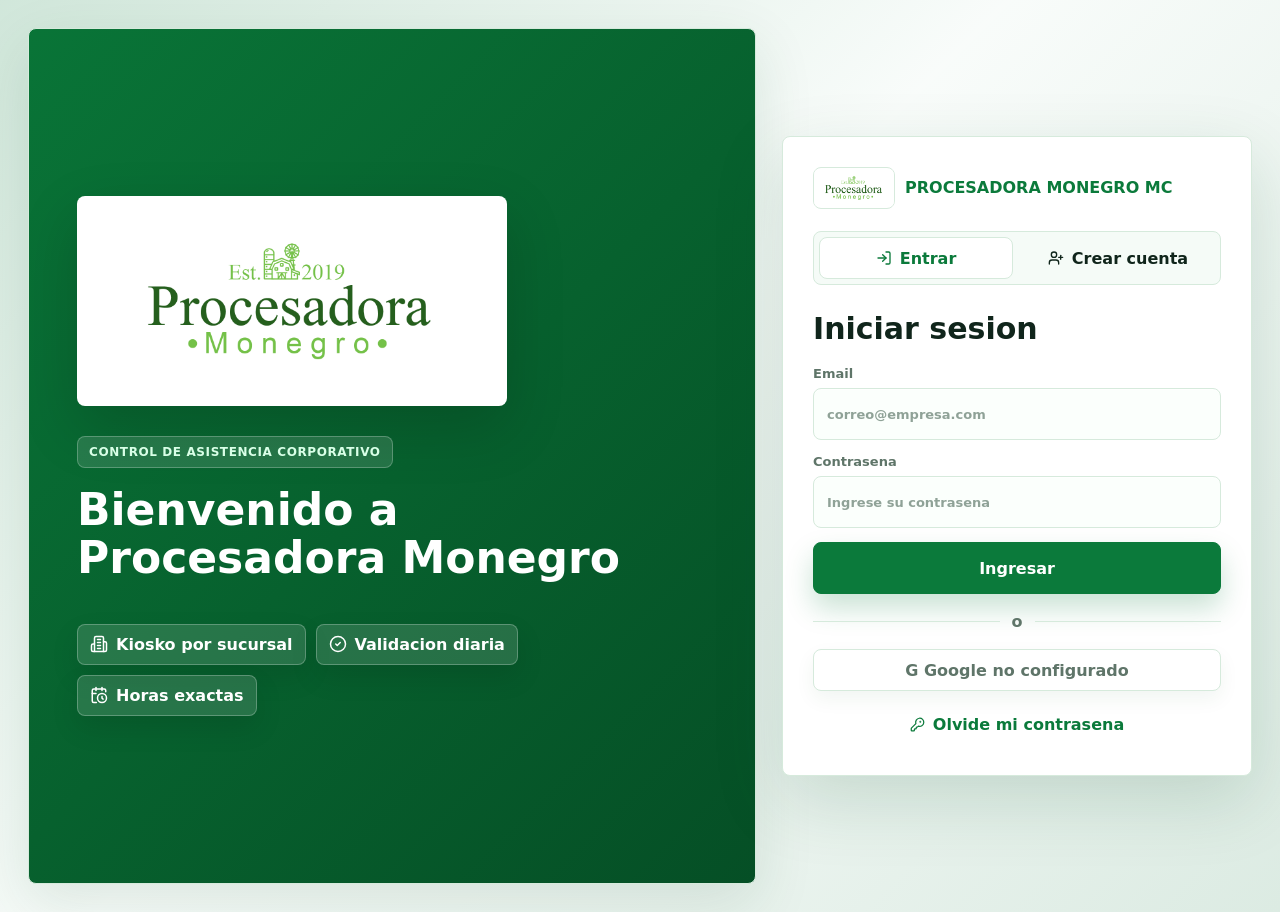
==== index.html @ 9e925500 "Actualizacion" ====
<!doctype html>
<html lang="es">
  <head>
    <meta charset="UTF-8" />
    <meta name="viewport" content="width=device-width, initial-scale=1.0" />
    <title>PROCESADORA MONEGRO MC</title>
    <script type="module" crossorigin src="./assets/index-BCvYK6_S.js"></script>
    <link rel="stylesheet" crossorigin href="./assets/index-Bx-EMCZp.css">
  </head>
  <body>
    <div id="root"></div>
  </body>
</html>
---- assets/index-Bx-EMCZp.css ----
:root{color-scheme:light;--bg: #eef7f2;--panel: #ffffff;--panel-soft: #f5fbf7;--ink: #10251b;--muted: #5f7569;--line: #d6eadc;--green: #0b7a3b;--green-dark: #075e2d;--green-soft: #e7f7ed;--danger: #c2413a;--amber: #b7791f;--shadow: 0 20px 60px rgba(13, 80, 42, .12);font-family:Inter,ui-sans-serif,system-ui,-apple-system,BlinkMacSystemFont,Segoe UI,sans-serif}*{box-sizing:border-box}body{margin:0;background:var(--bg);color:var(--ink)}button,input,select,textarea{font:inherit}button,.button{min-height:42px;border:1px solid var(--line);border-radius:8px;background:var(--panel);color:var(--ink);padding:10px 14px;display:inline-flex;align-items:center;justify-content:center;gap:8px;cursor:pointer;text-decoration:none;font-weight:800}button:hover,.button:hover{border-color:var(--green)}button:disabled{opacity:.58;cursor:not-allowed}.primary{background:var(--green);border-color:var(--green);color:#fff}.primary:hover{background:var(--green-dark)}.danger{background:var(--danger);border-color:var(--danger);color:#fff}.ghost{background:transparent}.big-button{width:100%;min-height:52px;font-size:16px}.public-page{min-height:100vh;display:grid;grid-template-columns:minmax(560px,1fr) minmax(380px,470px);gap:26px;padding:28px;align-items:center;background:linear-gradient(135deg,#0b7a3b21,#ffffff9e 46%,#075e2d14),var(--bg)}.login-hero,.kiosk-shell,.auth-card,.panel,.hero-panel,.metric{background:var(--panel);border:1px solid var(--line);border-radius:8px;box-shadow:var(--shadow)}.login-hero{min-height:calc(100vh - 44px);padding:48px;display:flex;flex-direction:column;justify-content:center;background:linear-gradient(135deg,#097437f5,#054e25fa),#0b7a3b;color:#fff;overflow:hidden}.hero-logo-card{width:min(430px,100%);margin-bottom:30px;padding:16px;border-radius:8px;background:#fff;border:1px solid rgba(255,255,255,.34);box-shadow:0 22px 60px #00000029}.hero-logo{display:block;width:100%;max-height:210px;object-fit:contain}.hero-brand{width:fit-content;display:flex;align-items:center;gap:12px;color:#d9ffe7;font-weight:900;margin-bottom:18px;padding:8px 11px;border:1px solid rgba(255,255,255,.24);border-radius:8px;background:#ffffff1f;font-size:12px;text-transform:uppercase;letter-spacing:.05em}.login-hero h1{max-width:680px;margin:0 0 14px;font-size:44px;line-height:1.08;letter-spacing:0}.login-hero p{max-width:560px;margin:0;color:#eafff0;font-size:17px;line-height:1.5}.auth-highlights{display:flex;flex-wrap:wrap;gap:10px;margin-top:28px}.auth-highlights span{display:inline-flex;align-items:center;gap:8px;background:#ffffff21;border:1px solid rgba(255,255,255,.25);border-radius:8px;padding:10px 12px;font-weight:900;box-shadow:0 12px 28px #0000001a}.kiosk-shell{padding:22px}.kiosk-panel{display:grid;gap:20px}.kiosk-header{display:flex;align-items:flex-start;justify-content:space-between;gap:16px;padding:22px;border-radius:8px;background:linear-gradient(135deg,#0b7a3b,#0e9f4d);color:#fff}.kiosk-header h1{margin:5px 0 8px;font-size:36px;line-height:1.05;letter-spacing:0}.kiosk-header p{color:#e9fff0;margin:0;font-size:16px}.kiosk-header .eyebrow{color:#d9ffe7}.kiosk-badge{display:inline-flex;align-items:center;gap:8px;min-width:118px;justify-content:center;background:#ffffff24;border:1px solid rgba(255,255,255,.24);border-radius:8px;padding:12px;font-weight:900}.kiosk-step h2,.panel h2,.section-title h2{margin:0;font-size:20px;letter-spacing:0}.kiosk-step{display:grid;gap:12px}.branch-grid,.employee-grid{display:grid;grid-template-columns:repeat(auto-fill,minmax(190px,1fr));gap:12px}.branch-card,.employee-card{min-height:96px;align-items:flex-start;flex-direction:column;text-align:left;border:2px solid var(--line);background:#fff}.branch-card strong,.employee-card strong{font-size:17px}.branch-card span,.employee-card span{color:var(--muted);font-size:13px}.branch-card.active,.employee-card.active{border-color:var(--green);background:var(--green-soft);color:var(--green-dark)}.status-pill{width:fit-content;margin-top:6px;border-radius:999px;padding:5px 9px;font-size:12px;font-weight:900}.status-pill.pendiente{background:#f1f5f2;color:#5f7569}.status-pill.trabajando{background:#e4f7eb;color:var(--green)}.status-pill.descanso{background:#fff6dc;color:var(--amber)}.status-pill.cerrado{background:#edf4ff;color:#2563eb}.status-pill.danger{background:#fff0ed;color:#c23b32}.status-pill.attendance-status{margin-top:0;white-space:nowrap}.attendance-photo-link{display:inline-flex;align-items:center;gap:7px;padding:4px 8px 4px 4px;border:1px solid var(--line);border-radius:10px;background:#f7fcf9;color:var(--green-dark);font-size:12px;font-weight:900;text-decoration:none}.attendance-photo-link img{width:42px;height:34px;border-radius:7px;object-fit:cover;display:block}.permission-evidence-thumb{display:inline-grid;gap:6px;width:92px;color:var(--green-dark);font-size:11px;font-weight:900;text-align:center;text-decoration:none}.permission-evidence-thumb img{width:92px;height:64px;border:1px solid var(--line);border-radius:8px;object-fit:cover;background:#f7fcf9;display:block}.permission-evidence-thumb:hover img,.evidence-file-link:hover{border-color:var(--green);box-shadow:0 8px 18px #0f753a1f}.evidence-file-link{display:inline-flex;align-items:center;gap:7px;max-width:220px;padding:8px 10px;border:1px solid var(--line);border-radius:8px;color:var(--green-dark);font-size:12px;font-weight:900;text-decoration:none}.evidence-file-link span{overflow:hidden;text-overflow:ellipsis;white-space:nowrap}.success-empty{border-color:#bfe8cd;background:#f2fbf5;color:var(--green-dark)}.missing-branches-table td{white-space:normal;vertical-align:top}.missing-branches-table td:last-child{min-width:260px}.missing-date-list{display:flex;flex-wrap:wrap;gap:6px;max-height:120px;overflow-y:auto}.missing-date-list span{display:inline-flex;align-items:center;min-height:26px;border:1px solid #f2c6bd;border-radius:999px;padding:3px 8px;background:#fff8f6;color:#a7332c;font-weight:850;font-size:12px}.product-date-list span{border-color:#bfe8cd;background:#f2fbf5;color:var(--green-dark)}.kiosk-actions{display:grid;grid-template-columns:minmax(260px,.9fr) minmax(260px,.8fr);gap:16px}.capture-card{display:grid;gap:12px;padding:16px;background:var(--panel-soft);border:1px solid var(--line);border-radius:8px}.capture-head strong{display:block;font-size:17px}.capture-head span{color:var(--muted);font-size:13px;font-weight:800}.upload-button{min-height:54px;display:flex;align-items:center;justify-content:center;gap:9px;border:2px dashed #b8dfc5;border-radius:8px;background:#fff;color:var(--green-dark);cursor:pointer}.upload-button:hover{border-color:var(--green);background:var(--green-soft)}.upload-button input{display:none}.notes-field textarea{background:#fff;min-height:120px}.photo-preview{width:100%;max-height:210px;object-fit:cover;border-radius:8px;border:1px solid var(--line)}.kiosk-buttons{display:grid;align-content:start;gap:12px}.selected-employee{min-height:54px;display:flex;align-items:center;justify-content:center;background:#fff;border:1px solid var(--line);border-radius:8px;color:var(--muted);font-weight:900}.kiosk-button{min-height:92px;font-size:22px;border-radius:8px}.soft-warning{background:#fff4d6;border-color:#f4d58a;color:#8a5600}.soft-warning:hover{border-color:var(--amber)}.soft-green{background:#e8f7ed;border-color:#a8dfb7;color:var(--green-dark)}.soft-green:hover{border-color:var(--green)}.kiosk-confirm{display:grid;grid-template-columns:auto 1fr auto;align-items:center;gap:14px;padding:16px;border-radius:8px;border:2px solid}.kiosk-confirm.success{color:var(--green-dark);background:#e8f8ee;border-color:#98d9ad}.kiosk-confirm.error-state{color:var(--danger);background:#fff3f1;border-color:#efc4bf;grid-template-columns:1fr}.kiosk-confirm strong{font-size:18px;display:block}.kiosk-confirm p{margin:3px 0 0}.kiosk-confirm img{width:92px;height:70px;object-fit:cover;border-radius:8px;border:1px solid #98d9ad}.auth-card{align-self:center;padding:30px;box-shadow:0 24px 70px #0d502a29}.kiosk-app{min-height:100vh;background:var(--bg)}.kiosk-app-header{position:sticky;top:0;z-index:5;display:grid;grid-template-columns:1fr auto auto;gap:18px;align-items:center;padding:14px 22px;background:#fff;border-bottom:1px solid var(--line)}.kiosk-app-header .brand-row{margin:0}.kiosk-app-header strong{display:block;font-size:18px;color:var(--ink);text-align:right}.kiosk-app-header span{color:var(--muted);font-size:12px;font-weight:900}.kiosk-mobile-menu{display:none}.kiosk-menu-button{min-width:44px;min-height:44px;padding:8px;color:var(--green-dark);background:#fff;border-color:var(--line);box-shadow:0 10px 24px #0d502a14}.kiosk-session-menu{position:absolute;top:calc(100% + 8px);left:0;z-index:90;min-width:190px;padding:8px;border:1px solid var(--line);border-radius:12px;background:#fff;box-shadow:0 18px 42px #0d502a2e}.kiosk-session-menu button{width:100%;justify-content:flex-start;color:var(--green-dark);background:var(--panel-soft)}.kiosk-only{padding:22px;max-width:1280px;margin:0 auto}.kiosk-only .kiosk-panel{background:#fff;border:1px solid var(--line);border-radius:8px;box-shadow:var(--shadow);padding:22px}.brand-row{display:flex;align-items:center;gap:10px;font-weight:900;color:var(--green);margin-bottom:18px;line-height:1.15}.brand-row span{overflow-wrap:anywhere}.brand-row img{width:82px;height:42px;object-fit:contain;border-radius:8px;background:#fff;border:1px solid var(--line)}.auth-card .brand-row{margin-bottom:22px}.auth-tabs{display:grid;grid-template-columns:1fr 1fr;gap:8px;background:var(--panel-soft);border:1px solid var(--line);border-radius:8px;padding:5px;margin-bottom:26px}.auth-tabs.single{grid-template-columns:1fr}.auth-tabs button{border-color:transparent;background:transparent}.auth-tabs .active{background:#fff;border-color:var(--line);color:var(--green)}.auth-card h2{margin:0 0 8px;font-size:30px;letter-spacing:0}.auth-card p,.topbar p,.report-head p,.hero-panel p{color:var(--muted);margin:0;line-height:1.5}.form-stack{display:grid;gap:14px;margin-top:20px}label{display:grid;gap:7px;color:var(--muted);font-size:13px;font-weight:900}.field-help{color:var(--muted);font-size:12px;font-weight:700}input,select,textarea{width:100%;min-height:46px;border:1px solid var(--line);border-radius:8px;padding:11px 13px;background:#fbfffc;color:var(--ink)}.auth-card input{min-height:52px;font-weight:750;box-shadow:inset 0 1px #ffffffbf}input::placeholder,textarea::placeholder{color:#8fa297}input:focus,select:focus,textarea:focus{outline:3px solid rgba(11,122,59,.14);border-color:var(--green)}textarea{min-height:92px;resize:vertical}.error,.notice{border-radius:8px;padding:11px 12px;font-size:13px;line-height:1.45;overflow-wrap:anywhere}.error{background:#fff2f0;color:var(--danger);border:1px solid #efc4bf}.notice{background:#e8f7ed;color:var(--green-dark);border:1px solid #b9e5c7;margin-bottom:16px}.divider-text{display:flex;align-items:center;gap:12px;margin:18px 0;color:var(--muted);font-weight:900}.divider-text:before,.divider-text:after{content:"";height:1px;background:var(--line);flex:1}.google-box{min-height:44px;display:flex;justify-content:center}.google-disabled{width:100%;color:var(--muted);background:#fff;box-shadow:0 8px 20px #0d502a0f}.link-button{width:100%;margin-top:12px;border-color:transparent;color:var(--green);background:transparent}.big-button.primary{box-shadow:0 14px 28px #0b7a3b38}.big-button.primary:hover{box-shadow:0 18px 34px #075e2d40}.app{min-height:100vh;display:grid;grid-template-columns:270px minmax(0,1fr)}.sidebar{position:sticky;top:0;height:100vh;background:#083b20;color:#fff;padding:22px;display:flex;flex-direction:column}.sidebar .brand-row{color:#fff;margin-bottom:20px}.sidebar .brand-row img{border-color:#ffffff38}.user-card{background:#ffffff1a;border:1px solid rgba(255,255,255,.16);border-radius:8px;padding:14px;margin-bottom:18px}.user-card strong{display:block;font-size:15px}.user-card span{color:#bde8c9;font-size:12px;font-weight:900}.sidebar nav{display:grid;gap:6px;flex:1;min-height:0;overflow-y:visible;overflow-x:hidden;align-content:start;padding-right:0}.sidebar nav button,.logout{color:#e8fff0;border-color:transparent;justify-content:flex-start;background:transparent;min-height:46px;padding:10px 14px;font-size:16px;font-weight:950;line-height:1.15}.sidebar nav button:hover,.sidebar nav .active{background:#ffffff24;color:#fff}.logout{margin-top:14px;flex-shrink:0}.grouped-nav{gap:7px}.nav-group{display:grid;gap:5px}.nav-group-toggle{width:100%;min-height:46px;color:#e8fff0;border-color:transparent;justify-content:flex-start;background:transparent;font-size:16px;font-weight:950;text-transform:none;letter-spacing:0;padding:10px 14px}.nav-group-toggle b{display:none}.nav-group-items{display:grid;gap:5px;padding-left:10px;border-left:1px solid rgba(255,255,255,.13);margin-left:10px}.sidebar nav button.nested{min-height:36px;padding:7px 10px;color:#dff9e8;background:#ffffff0a;font-size:15px;font-weight:900}.sidebar nav button.nested.active{background:#ffffff24;box-shadow:inset 3px 0 #a8efbd}.content{padding:28px;max-width:none;width:100%;min-width:0}.topbar{display:flex;align-items:flex-start;justify-content:space-between;gap:16px;margin-bottom:20px}.topbar h1{margin:4px 0;font-size:30px;letter-spacing:0}.top-actions{display:flex;gap:10px;align-items:center}.top-actions select{min-width:220px}.searchable-filter{min-width:340px}.searchable-filter input{min-height:42px;background:#fff}.eyebrow{color:var(--green);font-size:12px;font-weight:900;text-transform:uppercase;letter-spacing:.06em}.dashboard-grid{display:grid;grid-template-columns:1.4fr repeat(3,minmax(155px,.55fr));gap:16px}.hero-panel{padding:24px;background:#fff}.hero-panel h2{margin:8px 0;font-size:28px;letter-spacing:0}.metric{padding:18px;display:grid;align-content:center}.metric span{color:var(--muted);font-size:12px;font-weight:900;text-transform:uppercase;letter-spacing:.05em}.metric strong{margin-top:6px;font-size:28px}.wide{grid-column:1 / -1}.stack{display:grid;gap:18px}.panel{padding:18px;min-width:0}.section-title{display:flex;align-items:center;justify-content:space-between;gap:12px;margin-bottom:16px}.section-title span{color:var(--muted);font-size:12px;font-weight:900}.section-actions{display:flex;align-items:center;justify-content:flex-end;gap:10px;flex-wrap:wrap}.button-row{display:flex;gap:10px;flex-wrap:wrap}.export-button{min-height:34px;padding:7px 11px;border-radius:8px;font-size:12px;box-shadow:none}.export-button:disabled{opacity:.55;cursor:not-allowed}.import-panel{background:linear-gradient(135deg,#08843e14,#ffffffeb),#fff}.import-form{display:grid;grid-template-columns:minmax(260px,1fr) auto;gap:12px;align-items:center}.file-drop{min-height:54px;display:flex;align-items:center;gap:12px;padding:14px 16px;border:1px dashed #9ad4ae;border-radius:9px;background:#f8fffa;color:var(--green-dark);font-weight:900;cursor:pointer}.file-drop input{display:none}.import-result{margin-top:14px;padding:14px;border:1px solid var(--line);border-radius:9px;background:#fbfefc}.import-result-grid{margin-top:10px;display:grid;grid-template-columns:repeat(auto-fit,minmax(140px,1fr));gap:10px}.import-result-grid>div{padding:12px;border:1px solid var(--line);border-radius:8px;background:#fff}.import-result-grid span,.import-result-grid small{display:block;color:var(--muted);font-weight:850}.import-result-grid strong{display:block;margin:4px 0;font-size:24px}.inline-form{display:grid;grid-template-columns:repeat(4,minmax(150px,1fr));gap:10px;margin-bottom:16px}.inline-form.user-form{grid-template-columns:repeat(auto-fit,minmax(155px,1fr))}.role-permissions-box{grid-column:1 / -1;display:grid;grid-template-columns:minmax(180px,.35fr) 1fr;gap:14px;padding:14px;border:1px solid var(--line);border-radius:9px;background:#f8fffa}.role-permissions-box strong,.role-permissions-box span{display:block}.role-permissions-box span{margin-top:4px;color:var(--muted);font-size:12px;font-weight:850}.permission-grid{display:grid;grid-template-columns:repeat(auto-fit,minmax(155px,1fr));gap:8px}.permission-grid label{min-height:38px;display:flex;align-items:center;gap:8px;padding:9px 10px;border:1px solid var(--line);border-radius:8px;background:#fff;font-weight:900}.permission-grid label.checked{border-color:#0b8a43;background:#e8f8ee;color:#006b32}.inline-form.branch-form{grid-template-columns:repeat(6,minmax(130px,1fr))}.inline-form.attendance-edit-form{grid-template-columns:repeat(7,minmax(130px,1fr));padding:14px;border:1px solid var(--line);border-radius:8px;background:var(--panel-soft)}.table-wrap{overflow-x:auto;border:1px solid var(--line);border-radius:8px}table{width:100%;border-collapse:collapse;font-size:13px}th,td{text-align:left;padding:11px 12px;border-bottom:1px solid var(--line);white-space:nowrap}th{background:var(--panel-soft);color:var(--muted);font-size:12px;font-weight:900}tr:last-child td{border-bottom:0}.empty{color:var(--muted);padding:20px;border:1px dashed var(--line);border-radius:8px}.row-actions{display:flex;gap:6px}.row-actions button{min-height:34px;padding:6px 9px}.table-action{min-height:32px;padding:6px 12px;border-radius:7px;font-size:12px;box-shadow:none}.branch-summary-table tr.selected-row td{background:#e8f7ed;color:var(--green-dark);font-weight:850}.branch-summary-table tbody tr:hover td{background:#f2fbf5}.branch-summary-panel,.production-detail-panel{width:100%}.production-detail-panel{scroll-margin-top:88px}.product-summary-block{display:grid;gap:14px;margin-bottom:20px}.product-summary-title{margin-bottom:0}.product-summary-title h3,.daily-report-title h3{margin:0;font-size:20px}.product-summary-title p,.daily-report-title p{margin:4px 0 0;color:var(--muted);font-weight:800}.product-summary-layout{display:grid;grid-template-columns:minmax(420px,1fr) minmax(360px,.82fr);gap:16px;align-items:start}.product-summary-table table{min-width:720px}.product-summary-table th:nth-child(1),.product-summary-table td:nth-child(1){min-width:310px;white-space:normal;overflow-wrap:anywhere}.product-summary-table th:nth-child(2),.product-summary-table td:nth-child(2),.product-summary-table th:nth-child(3),.product-summary-table td:nth-child(3){width:120px;text-align:right}.product-summary-table th:nth-child(4),.product-summary-table td:nth-child(4){width:120px;text-align:center}.product-summary-table tr.selected-row td{background:#e8f7ed;color:var(--green-dark);font-weight:850}.product-breakdown-card{display:grid;gap:12px;padding:14px;border:1px solid var(--line);border-radius:8px;background:linear-gradient(180deg,#0b7a3b0f,#fff0 180px),#fff}.product-breakdown-head{display:flex;justify-content:space-between;gap:12px;align-items:flex-start}.product-breakdown-head h3{margin:3px 0 0;font-size:18px;line-height:1.2;overflow-wrap:anywhere}.product-breakdown-head strong{color:var(--green);font-size:20px;white-space:nowrap}.product-breakdown-meta{display:flex;gap:8px;flex-wrap:wrap}.product-breakdown-meta span{padding:6px 10px;border:1px solid var(--line);border-radius:999px;background:var(--panel-soft);color:var(--muted);font-size:12px;font-weight:900}.product-breakdown-table table{min-width:520px}.product-breakdown-table .quantity-col{width:105px;text-align:right;font-weight:850}.product-breakdown-table .photo-col{width:70px;text-align:center}.product-breakdown-table td{white-space:normal;vertical-align:top}.daily-report-title{margin:4px 0 12px}.production-detail-panel .production-report-list{max-height:760px;overflow-y:auto;padding-right:6px}.danger-mini{color:#fff;background:var(--danger);border-color:var(--danger)}.employees-panel{width:100%}.employees-panel .section-title{align-items:flex-start}.table-scroll-shell{display:grid;gap:6px}.table-scroll-floating{position:fixed;bottom:12px;z-index:50;height:18px;padding:4px 0;overflow-x:auto;overflow-y:hidden;border-radius:999px;background:linear-gradient(180deg,#f6fcf8f5,#eaf7eff5);border:1px solid rgba(166,207,184,.8);box-shadow:0 10px 24px #0d502a29}.table-scroll-spacer{height:1px}.table-scroll-floating::-webkit-scrollbar,.table-scroll-main::-webkit-scrollbar{height:8px}.table-scroll-floating::-webkit-scrollbar-track,.table-scroll-main::-webkit-scrollbar-track{background:#e9f5ee;border-radius:999px}.table-scroll-floating::-webkit-scrollbar-thumb,.table-scroll-main::-webkit-scrollbar-thumb{background:#a7cdb8;border-radius:999px}.employees-table .table-scroll-main{scrollbar-width:none}.employees-table .table-scroll-main::-webkit-scrollbar{height:0;width:0}.protected-pill{display:inline-flex;align-items:center;min-height:30px;padding:5px 10px;border-radius:999px;background:#eef7f2;border:1px solid var(--line);color:var(--muted);font-weight:900}.employees-table table{min-width:1520px}.employee-view-actions .ghost{min-height:34px;padding:7px 12px;font-size:12px;box-shadow:none}.employee-view-actions .ghost.active{background:var(--green);border-color:var(--green);color:#fff}.empty-cell{padding:22px;color:var(--muted);font-weight:800;text-align:center}.employees-table th,.employees-table td{white-space:normal;vertical-align:top}.employees-table th:nth-child(1),.employees-table td:nth-child(1){min-width:230px}.employees-table th:nth-child(8),.employees-table td:nth-child(8){min-width:170px}.employees-table th:nth-child(9),.employees-table td:nth-child(9){min-width:250px;overflow-wrap:anywhere}.employees-table th:nth-child(10),.employees-table td:nth-child(10){min-width:260px;overflow-wrap:anywhere}.report-head{display:flex;align-items:flex-start;justify-content:space-between;gap:12px;margin-bottom:16px}.report-head h2{margin:0 0 4px}.kpis{display:grid;grid-template-columns:repeat(3,minmax(120px,1fr));gap:12px;margin-bottom:16px}.kpis div{background:var(--panel-soft);border:1px solid var(--line);border-radius:8px;padding:12px}.kpis span{display:block;color:var(--muted);font-size:12px;font-weight:900}.kpis strong{display:block;margin-top:4px;font-size:22px}.kpis small{display:block;margin-top:6px;color:var(--muted);font-weight:900}.production-page .report-head{align-items:flex-start}.production-filters{display:grid;grid-template-columns:repeat(4,minmax(150px,1fr));gap:10px;min-width:min(940px,100%);align-items:start}.production-filters input,.production-filters select{min-height:42px;padding:9px 12px}.production-filters .searchable-filter{min-width:0}.production-filters .searchable-filter input{width:100%;min-height:42px}.product-branch-panel .table-wrap table{min-width:760px}.products-page{max-width:1320px}.products-hero-panel{background:linear-gradient(135deg,#0b7a3b14,#fff0 55%),#fff}.compact-panel-head{justify-content:flex-end;margin-bottom:8px}.product-count-pill{display:inline-flex;align-items:center;gap:8px;min-height:40px;padding:8px 13px;border:1px solid var(--line);border-radius:999px;background:#f2fbf5;color:var(--green-dark);font-weight:900}.product-add-form{display:grid;grid-template-columns:minmax(260px,1fr) 220px;gap:12px;align-items:end;margin-top:16px}.product-add-form label{margin:0}.product-add-form button{min-height:48px}.product-search-input{width:min(360px,100%);min-height:44px}.product-card-grid{display:grid;grid-template-columns:repeat(auto-fill,minmax(280px,1fr));gap:12px}.product-card{display:flex;justify-content:space-between;gap:12px;align-items:flex-start;padding:14px;border:1px solid var(--line);border-radius:8px;background:var(--panel-soft)}.product-card span{display:block;margin-bottom:4px;color:var(--muted);font-size:12px;font-weight:900}.product-card strong{display:block;color:var(--ink);line-height:1.25;overflow-wrap:anywhere}.product-card button{min-height:34px;padding:7px 10px;font-size:12px;white-space:nowrap}.attendance-control-filters{grid-template-columns:repeat(3,minmax(150px,1fr))}.date-only-filters{grid-template-columns:repeat(2,minmax(150px,1fr))}.ops-filters{grid-template-columns:repeat(4,minmax(150px,1fr))}.selected-filter{min-height:46px;display:flex;align-items:center;border:1px solid var(--line);border-radius:8px;background:#fbfffc;color:var(--green-dark);padding:10px 12px;font-weight:900}.inner-panel{box-shadow:none;background:#fff}.compact-notice{margin:-4px 0 12px;padding:9px 11px}.production-kpis{grid-template-columns:repeat(4,minmax(170px,1fr))}.production-kpis div{min-height:96px;background:linear-gradient(180deg,#fff,#f4fbf7);box-shadow:0 12px 34px #0d502a14}.production-kpis strong{font-size:21px;line-height:1.1;overflow-wrap:anywhere}.production-grid{grid-template-columns:repeat(2,minmax(280px,1fr))}.chart-panel{min-height:360px}.bar-list{display:grid;gap:12px}.bar-row{display:grid;grid-template-columns:minmax(150px,1.4fr) minmax(120px,2fr) 86px;align-items:center;gap:10px;font-size:12px;font-weight:850}.bar-row span{color:var(--ink);overflow:hidden;text-overflow:ellipsis;white-space:nowrap}.bar-row div{height:13px;border-radius:999px;background:#e5f4eb;overflow:hidden}.bar-row i{display:block;height:100%;border-radius:999px;background:linear-gradient(90deg,var(--green),#42b96d)}.bar-row strong{text-align:right}.line-trend{width:100%;min-height:280px;border-radius:8px;background:linear-gradient(to right,rgba(11,122,59,.08) 1px,transparent 1px),linear-gradient(to bottom,rgba(11,122,59,.08) 1px,transparent 1px),#fbfffc;background-size:12.5% 25%;border:1px solid var(--line)}.chart-legend{display:flex;gap:14px;flex-wrap:wrap;color:var(--muted);font-size:12px;font-weight:900;margin-bottom:10px}.chart-legend span{display:inline-flex;align-items:center;gap:6px}.chart-legend i{width:18px;height:5px;border-radius:999px;display:inline-block}.legend-produced{background:var(--green)}.legend-sold{background:#2563eb}.comparison-bars{display:grid;gap:14px}.comparison-row{display:grid;gap:8px;padding:12px;border:1px solid var(--line);border-radius:8px;background:var(--panel-soft)}.comparison-label{display:flex;align-items:flex-start;justify-content:space-between;gap:10px}.comparison-label strong{line-height:1.2;overflow-wrap:anywhere}.comparison-label span{color:var(--muted);font-size:12px;font-weight:900;white-space:nowrap}.comparison-track{display:grid;grid-template-columns:46px 1fr 78px;align-items:center;gap:9px;font-size:12px;font-weight:900}.comparison-track span{color:var(--muted)}.comparison-track div{height:11px;border-radius:999px;overflow:hidden;background:#e5f4eb}.comparison-track i{display:block;height:100%;border-radius:999px}.produced-bar{background:linear-gradient(90deg,var(--green),#42b96d)}.sold-bar{background:linear-gradient(90deg,#2563eb,#60a5fa)}.comparison-track b{text-align:right}.analysis-launch-card{display:flex;align-items:center;justify-content:space-between;gap:18px}.analysis-launch-card h2{margin:4px 0 6px}.analysis-launch-card p{margin:0;color:var(--muted);font-weight:750}.analysis-detail-toolbar{display:grid;grid-template-columns:minmax(260px,430px) auto;align-items:center;gap:12px;margin-bottom:14px}.analysis-detail-toolbar select{min-height:46px}.analysis-detail-toolbar span{color:var(--muted);font-size:13px;font-weight:900}.analysis-pill{display:inline-flex;align-items:center;min-height:28px;border-radius:999px;padding:5px 10px;font-size:12px;font-weight:950}.ok-status{background:var(--green-soft);color:var(--green-dark)}.warning-status{background:#fff6dc;color:var(--amber)}.danger-status{background:#fff0ee;color:var(--danger)}.analysis-timeline{display:grid;gap:14px}.analysis-day{border:1px solid var(--line);border-radius:8px;background:#fff;overflow:hidden}.analysis-day-head{display:flex;align-items:flex-start;justify-content:space-between;gap:12px;padding:14px 16px;background:var(--panel-soft);border-bottom:1px solid var(--line)}.analysis-date{display:block;color:var(--green-dark);font-size:18px;font-weight:950}.analysis-day-head strong{display:block;margin-top:3px;color:var(--muted);font-size:12px}.analysis-day-status{display:flex;flex-wrap:wrap;justify-content:flex-end;gap:8px}.analysis-day-kpis{display:grid;grid-template-columns:repeat(3,minmax(130px,1fr));gap:10px;padding:12px 16px;border-bottom:1px solid var(--line)}.analysis-day-kpis div{border:1px solid var(--line);border-radius:8px;padding:10px 12px;background:#fff}.analysis-day-kpis span{display:block;color:var(--muted);font-size:11px;font-weight:900;text-transform:uppercase}.analysis-day-kpis strong{display:block;margin-top:3px;font-size:18px}.analysis-items{display:grid}.analysis-item{display:grid;grid-template-columns:minmax(180px,1.2fr) minmax(120px,.8fr) repeat(3,minmax(100px,.75fr)) minmax(120px,.8fr);gap:12px;align-items:center;padding:12px 16px;border-bottom:1px solid var(--line)}.analysis-item:last-child{border-bottom:0}.analysis-item-header{min-height:40px;padding-top:9px;padding-bottom:9px;color:var(--muted);background:#fbfefc;font-size:11px;font-weight:950;text-transform:uppercase}.analysis-item-header span:nth-child(n+3),.analysis-item>b{text-align:right}.analysis-item>span:nth-child(2){font-weight:850}.analysis-product{display:grid;gap:4px}.analysis-product strong{line-height:1.25;overflow-wrap:anywhere}.analysis-product small{color:var(--green-dark);font-weight:950}.positive-number{color:var(--green-dark)}.negative-number{color:var(--danger)}.chip-list{display:flex;flex-wrap:wrap;gap:8px}.chip-list span{display:inline-flex;min-height:34px;align-items:center;border:1px solid var(--line);border-radius:999px;background:#fff;color:var(--muted);padding:7px 11px;font-size:12px;font-weight:900}.chip-list .ok-chip{color:var(--green-dark);background:var(--green-soft)}.attendance-signal{display:flex;align-items:center;gap:14px;padding:16px;border:1px solid var(--line);border-radius:8px;background:var(--panel-soft);margin-bottom:16px}.attendance-signal strong{display:block;font-size:18px}.attendance-signal p{margin:4px 0 0;color:var(--muted)}.attendance-launch-panel{display:flex;align-items:center;justify-content:space-between;gap:14px}.attendance-launch-panel h2{margin:4px 0 0;font-size:22px}.punch-status-page{animation:fadeIn .18s ease}.punch-overview-panel .section-title h2,.punch-detail-panel .section-title h2{margin-top:8px}.back-inline{min-height:34px;padding:7px 10px;font-size:12px;box-shadow:none}.soft-notice{background:#fffaf0;border-color:#f1d59a;color:#7a4a0c}.punch-kpis{display:grid;grid-template-columns:repeat(4,minmax(140px,1fr));gap:12px}.punch-kpis div{min-height:96px;border:1px solid var(--line);border-radius:8px;background:var(--panel-soft);padding:16px}.punch-kpis span{display:block;color:var(--muted);font-size:12px;font-weight:950}.punch-kpis strong{display:block;margin-top:8px;font-size:28px}.punch-columns{display:grid;grid-template-columns:repeat(2,minmax(280px,1fr));gap:16px}.punch-column{min-height:360px}.punch-branch-list,.punch-employee-list{display:grid;gap:10px}.punch-branch-card{width:100%;min-height:76px;display:flex;align-items:center;justify-content:space-between;gap:12px;text-align:left;border:1px solid var(--line);border-radius:8px;background:#fff;padding:14px;color:var(--ink)}.punch-branch-card.worked{background:var(--green-soft);border-color:#bfe8cd;color:var(--green-dark)}.punch-branch-card.pending{background:#fff8f6;border-color:#efc4bf}.punch-branch-card strong,.punch-employee-row strong{display:block;line-height:1.18}.punch-branch-card span,.punch-employee-row span,.punch-employee-row small{display:block;margin-top:5px;color:var(--muted);font-size:12px;font-weight:850}.holiday-excused-box{margin-top:16px;border-top:1px solid var(--line);padding-top:14px;display:grid;gap:10px}.holiday-excused-box>strong{color:var(--green-dark)}.punch-detail-grid{display:grid;grid-template-columns:minmax(360px,1.15fr) minmax(300px,.85fr);gap:16px}.punch-detail-card{border:1px solid var(--line);border-radius:8px;background:linear-gradient(180deg,#fff,#f7fcf9);padding:16px}.compact-title h3{margin:0;font-size:18px}.punch-employee-row{display:grid;grid-template-columns:minmax(180px,1fr) minmax(120px,auto) minmax(160px,auto);align-items:center;gap:12px;min-height:72px;border:1px solid var(--line);border-radius:8px;background:#fff;padding:12px}.punch-employee-row.pending{grid-template-columns:minmax(180px,1fr) minmax(160px,auto);background:#fffdfb}.punch-time-stack{text-align:right}.punch-time-stack b{color:var(--green-dark)}.punch-photo-stack{display:flex;gap:7px;justify-content:flex-end;flex-wrap:wrap}.permission-mini{min-width:180px;border:1px solid #d7c6f4;border-radius:8px;background:#f7f2ff;color:#4c2d83;padding:8px 10px}.permission-mini b,.permission-mini small{display:block}.signal-dot{width:22px;height:22px;border-radius:999px;box-shadow:0 0 0 8px #c2413a1f;background:var(--danger)}.signal-dot.verde{box-shadow:0 0 0 8px #0b7a3b1f;background:var(--green)}.absence-board{border:1px solid var(--line);border-radius:8px;background:#fff;padding:16px;margin-bottom:16px}.absence-layout{display:grid;grid-template-columns:minmax(280px,.82fr) minmax(360px,1fr);gap:14px;align-items:start}.absence-list{display:grid;gap:9px;max-height:520px;overflow:auto;padding-right:4px}.absence-row{width:100%;min-height:82px;display:grid;grid-template-columns:1fr auto;align-items:center;gap:12px;text-align:left;background:var(--panel-soft);border-color:var(--line)}.absence-row.active{border-color:var(--green);background:var(--green-soft);box-shadow:inset 4px 0 0 var(--green)}.absence-row strong{display:block;color:var(--ink);line-height:1.2}.absence-row span,.absence-row small{display:block;margin-top:4px;color:var(--muted);font-size:12px;font-weight:850}.absence-count{min-width:44px;min-height:44px;display:inline-flex;align-items:center;justify-content:center;border-radius:8px;font-size:20px;font-weight:950}.danger-count{background:#fff0ee;color:var(--danger)}.ok-count{background:var(--green-soft);color:var(--green-dark)}.absence-detail{min-height:260px;border:1px solid var(--line);border-radius:8px;background:linear-gradient(180deg,#fff,#f7fcf9);padding:18px}.absence-detail-head{display:flex;justify-content:space-between;gap:12px;align-items:flex-start;margin-bottom:16px}.absence-detail-head h3{margin:3px 0;font-size:22px;letter-spacing:0}.absence-detail-head p{margin:0;color:var(--muted);font-weight:850}.absence-detail-head>strong{min-width:fit-content;border-radius:8px;background:#fff0ee;color:var(--danger);border:1px solid #efc4bf;padding:9px 11px}.absence-days{display:flex;flex-wrap:wrap;gap:8px}.absence-days span{display:inline-flex;align-items:center;min-height:34px;border-radius:8px;border:1px solid #efc4bf;background:#fff8f6;color:var(--danger);padding:7px 10px;font-size:12px;font-weight:900}.absence-rest{margin-top:16px;padding-top:14px;border-top:1px solid var(--line)}.absence-rest>strong{display:block;margin-bottom:8px;color:var(--muted);font-size:12px;font-weight:950}.status-text-success{color:var(--green);font-weight:950}.absence-days.rest-days span{border-color:#bfe8cd;background:#f1fbf5;color:var(--green-dark)}.absence-days.holiday-days span{border-color:#bfe8cd;background:#e8f8ed;color:var(--green-dark)}.absence-days.permission-days span{border-color:#d7c6f4;background:#f7f2ff;color:#4c2d83}.exceptions-grid{grid-template-columns:repeat(2,minmax(280px,1fr))}.exception-form{display:grid;gap:12px}.exception-form textarea{min-height:86px;resize:vertical}.exception-form select[multiple]{min-height:190px;padding:10px}.exception-form small{color:var(--muted);font-weight:800}.holiday-workday-card{display:grid;gap:12px;border:1px solid var(--line);border-radius:8px;background:linear-gradient(180deg,#fff,#f4fbf6);padding:14px}.holiday-workday-head{display:flex;justify-content:space-between;gap:12px}.holiday-workday-head strong{display:block;color:var(--green-dark);font-size:13px;font-weight:950;text-transform:uppercase}.holiday-workday-head span{display:block;margin-top:3px;color:var(--muted);font-weight:850}.holiday-branch-list{display:grid;gap:10px;max-height:300px;overflow:auto;padding-right:4px}.holiday-branch-card{border:1px solid var(--line);border-radius:8px;background:#fff;padding:12px}.holiday-branch-title{display:flex;justify-content:space-between;gap:10px;align-items:flex-start}.holiday-branch-title strong{color:var(--ink);line-height:1.2}.holiday-branch-title span{min-width:fit-content;color:var(--green-dark);font-size:12px;font-weight:950}.holiday-employee-list{display:flex;flex-wrap:wrap;gap:7px;margin-top:10px}.holiday-employee-list span{border:1px solid #cbe9d3;border-radius:999px;background:var(--green-soft);color:var(--green-dark);padding:6px 9px;font-size:12px;font-weight:850}.compact-empty{padding:12px}.muted-text{color:var(--muted);font-weight:800}.holiday-registered-branches{display:grid;gap:6px;min-width:240px}.holiday-registered-branches span{display:block;border:1px solid var(--line);border-radius:8px;background:#fff;padding:7px 9px;color:var(--ink);font-size:12px;font-weight:850;line-height:1.2}.detail-action{min-height:36px;padding:7px 12px}.holiday-detail-panel{margin-top:16px;border:1px solid var(--line);border-radius:8px;background:#fbfefc;padding:14px}.holiday-detail-panel h3{margin:0;font-size:20px}.holiday-detail-panel p{margin:3px 0 0;color:var(--muted);font-weight:850}.holiday-detail-actions{display:inline-flex;align-items:center;justify-content:flex-end;gap:10px}.holiday-export-button{min-height:34px;padding:6px 10px;border-color:#b9e0c7;color:var(--green-dark);background:#fff;font-size:12px;box-shadow:none}.holiday-export-button:hover{background:var(--green-soft)}.holiday-detail-list{display:grid;gap:12px;max-height:460px;overflow:auto;padding-right:4px}.holiday-employee-table{display:grid;margin-top:10px;border:1px solid var(--line);border-radius:8px;overflow:hidden}.holiday-employee-table .holiday-employee-row{display:grid;grid-template-columns:minmax(190px,1fr) minmax(150px,auto) minmax(82px,auto);gap:12px;align-items:center;padding:9px 10px;border-bottom:1px solid var(--line);background:#fff}.holiday-employee-table .holiday-employee-row:last-child{border-bottom:0}.holiday-employee-table strong{color:var(--ink);font-size:13px}.holiday-time-range{color:var(--muted);font-size:12px;font-weight:900;justify-self:end;white-space:nowrap}.holiday-worked-time{justify-self:end;min-width:78px;padding:4px 8px;border:1px solid #b9e0c7;border-radius:999px;background:#eefaf3;color:#007a36;font-size:12px;font-weight:950;text-align:center}@media(max-width:640px){.holiday-employee-table .holiday-employee-row{grid-template-columns:1fr;gap:5px}.holiday-time-range,.holiday-worked-time{justify-self:start}.holiday-detail-actions{width:100%;justify-content:space-between}}.field-label{color:var(--muted);font-size:12px;font-weight:950}.two-cols{display:grid;grid-template-columns:repeat(2,minmax(120px,1fr));gap:10px}.compact-upload{min-height:48px;justify-content:center}.production-page .table-wrap td{max-width:360px;overflow:hidden;text-overflow:ellipsis}.kiosk-tabs{display:grid;grid-template-columns:repeat(3,minmax(150px,1fr));gap:10px}.kiosk-tabs button{min-height:52px;background:#fff;color:var(--green-dark)}.kiosk-tabs .active{background:var(--green);border-color:var(--green);color:#fff}.employee-grid.refined{grid-template-columns:repeat(auto-fill,minmax(230px,1fr))}.employee-grid.refined .employee-card{min-height:122px;padding:16px 18px;justify-content:space-between}.employee-grid.refined .employee-card strong{line-height:1.16;color:var(--ink)}.employee-grid.refined .employee-card.active strong{color:var(--green-dark)}.employee-name-grid .employee-name-card{justify-content:center;text-align:center}.employee-name-grid .employee-name-card strong{width:100%}.attendance-flow,.attendance-detail-screen{display:grid;gap:14px}.attendance-back-button{width:fit-content;min-height:40px;border-color:#bfe8cd;background:var(--green-soft);color:var(--green-dark)}.selected-employee-card{display:flex;align-items:center;justify-content:space-between;gap:14px;padding:16px;border:1px solid var(--line);border-radius:8px;background:#fff;box-shadow:0 14px 34px #0d502a12}.selected-employee-card span:first-child{display:block;margin-bottom:4px;color:var(--muted);font-size:12px;font-weight:950;text-transform:uppercase}.selected-employee-card strong{display:block;font-size:22px;line-height:1.12;color:var(--ink)}.attendance-action-layout{display:grid;grid-template-columns:minmax(280px,.88fr) minmax(260px,.72fr);gap:16px}.required-upload{border-color:var(--green);background:#effaf3}.upload-button.has-file{border-style:solid;border-color:#94d3a8;background:#f3fbf6}.kiosk-kpis{grid-template-columns:repeat(6,minmax(120px,1fr))}.range-actions{display:grid;grid-template-columns:repeat(2,minmax(150px,1fr));gap:10px}.kiosk-history{overflow:hidden}.kiosk-production-panel{background:linear-gradient(180deg,#0b7a3b0a,#fff0 210px),#fff}.kiosk-production-form{display:grid;grid-template-columns:1fr;gap:12px;padding:16px;border:1px solid var(--line);border-radius:8px;background:var(--panel-soft)}.full-field{grid-column:1 / -1}.production-day-actions{display:grid;grid-template-columns:minmax(160px,1fr) auto;gap:10px;align-items:center}.production-item-entry{display:grid;grid-template-columns:minmax(260px,1.5fr) minmax(160px,.55fr) auto;gap:12px;align-items:end}.combo-field{position:relative}.combo-field input{width:100%;padding-right:48px}.combo-toggle{position:absolute;right:6px;top:6px;width:34px;min-height:34px;padding:0;border:0;background:transparent;color:var(--green-dark);box-shadow:none;font-size:0}.combo-toggle:after{content:"v";font-size:13px;font-weight:900}.combo-toggle:hover{background:#e7f6ed}.combo-menu{position:absolute;z-index:80;top:calc(100% + 6px);left:0;right:0;max-height:330px;overflow:auto;padding:6px;border:1px solid #b9dfc5;border-radius:8px;background:#fff;box-shadow:0 18px 45px #012d1a29}.combo-menu button{width:100%;min-height:38px;padding:9px 10px;justify-content:flex-start;border:0;border-radius:7px;background:transparent;box-shadow:none;color:var(--ink);text-align:left;white-space:normal;line-height:1.2}.combo-menu button:hover,.combo-menu button:focus{background:#e8f7ed;color:var(--green-dark)}.combo-empty{padding:12px;color:var(--muted);font-weight:800}.add-product-button{min-height:46px;white-space:nowrap}.production-items-list{display:grid;gap:9px;padding:12px;border:1px solid var(--line);border-radius:8px;background:#fff}.production-list-head{display:flex;align-items:center;justify-content:space-between;gap:10px;color:var(--green-dark)}.production-list-head span{color:var(--muted);font-size:12px;font-weight:900}.production-item-row{display:grid;grid-template-columns:minmax(240px,1fr) 150px auto;gap:10px;align-items:center;padding:10px;border:1px solid var(--line);border-radius:8px;background:var(--panel-soft)}.production-item-row strong{line-height:1.2}.production-item-row input{min-height:40px}.production-upload{min-height:64px;font-size:15px;font-weight:900}.production-photo-grid{display:grid;grid-template-columns:repeat(4,minmax(90px,1fr));gap:10px}.production-photo-slot{position:relative;min-height:110px}.production-photo-slot img{width:100%;aspect-ratio:4 / 3;object-fit:cover;border-radius:8px;border:1px solid var(--line);background:#fff}.production-photo-slot button{position:absolute;right:7px;bottom:7px;min-height:30px;padding:5px 9px;font-size:12px;background:#ffffffeb;color:var(--danger);border-color:#efc4bf}.production-locked{display:grid;grid-template-columns:auto 1fr;gap:12px;align-items:center;padding:16px;border:1px solid #a8dfb7;border-radius:8px;background:#e8f7ed;color:var(--green-dark)}.production-mobile-summary{grid-template-columns:auto 1fr auto}.production-mobile-summary button{justify-self:end}.production-locked p{margin:4px 0 0;color:var(--muted);font-weight:750}.photo-thumbs{display:flex;align-items:center;gap:6px}.photo-thumbs a{display:inline-flex;border:1px solid var(--line);border-radius:7px;overflow:hidden}.photo-thumbs img{width:42px;height:34px;object-fit:cover;display:block}.photo-thumbs-grid{display:grid;grid-template-columns:repeat(2,minmax(82px,1fr));gap:8px;align-items:stretch}.photo-thumbs-grid a{min-height:76px}.photo-thumbs-grid img{width:100%;height:76px}.production-report-list{display:grid;gap:12px}.production-report-card{display:grid;grid-template-columns:minmax(0,1fr) minmax(190px,240px);gap:14px;padding:14px;border:1px solid var(--line);border-radius:8px;background:#fff;box-shadow:0 10px 28px #012d1a0d}.production-report-main{display:grid;gap:12px;min-width:0}.production-report-head{display:flex;justify-content:space-between;gap:12px;align-items:flex-start}.production-report-head h3{margin:2px 0 0;font-size:21px;letter-spacing:0}.production-report-head p,.production-report-note{margin:4px 0 0;color:var(--muted);font-weight:750}.production-report-head>strong{color:var(--green);font-size:20px;white-space:nowrap}.production-report-products{display:grid;overflow:hidden;border:1px solid var(--line);border-radius:8px}.production-report-products-head,.production-report-product{display:grid;grid-template-columns:minmax(0,1fr) 120px;gap:10px;align-items:center;padding:10px 12px}.production-report-products-head{background:var(--panel-soft);color:var(--muted);font-size:12px;font-weight:900}.production-report-product+.production-report-product{border-top:1px solid var(--line)}.production-report-product span{overflow-wrap:anywhere}.production-report-product strong{text-align:right}.production-report-photos{display:grid;align-content:start;gap:8px;padding:10px;border:1px solid var(--line);border-radius:8px;background:var(--panel-soft)}.production-report-photos>span{color:var(--muted);font-size:12px;font-weight:900}.report-actions{grid-column:1 / -1;display:flex;justify-content:flex-end;gap:8px;padding-top:2px}.report-actions button{min-height:36px;padding:7px 11px;font-size:12px}.admin-production-editor{display:grid;gap:14px;border-color:#9fdbb2;background:linear-gradient(180deg,#0b7a3b0f,#fff0 220px),#fff}.admin-production-editor .section-title{margin-bottom:0}.admin-production-editor .section-title p{margin:4px 0 0;color:var(--muted);font-weight:800}.admin-production-capture>.panel:first-child{background:linear-gradient(180deg,#fff,#f6fbf8)}.admin-production-capture .section-title p{margin:4px 0 0;color:var(--muted);font-size:13px;font-weight:700;max-width:720px}.compact-kpis div{min-height:98px}.kiosk-production-dashboard{background:linear-gradient(135deg,#0b7a3b0d,#fff0 52%),#fff}.kiosk-dashboard-filters{min-width:min(680px,100%);grid-template-columns:repeat(3,minmax(150px,1fr))}.kiosk-dashboard-layout{display:grid;grid-template-columns:minmax(230px,.65fr) minmax(360px,1.1fr);gap:14px;align-items:start}.kiosk-dashboard-layout>div{min-width:0;border:1px solid var(--line);border-radius:10px;background:#fff;padding:14px;box-shadow:0 10px 30px #0d502a0f}.kiosk-production-calendar,.kiosk-product-insight{background:var(--panel-soft)}.production-date-list{display:grid;gap:8px;max-height:300px;overflow:auto;padding-right:4px}.production-date-list button{display:grid;grid-template-columns:1fr auto;gap:3px 10px;align-items:center;min-height:74px;text-align:left;border-color:var(--line);background:#fff}.production-date-list button strong{color:var(--ink)}.production-date-list button span{color:var(--green-dark);font-weight:950}.production-date-list button small{grid-column:1 / -1;color:var(--muted);font-weight:850}.production-date-list button.active{border-color:var(--green);background:var(--green-soft);box-shadow:inset 4px 0 0 var(--green)}.missing-production-card{grid-column:1 / -1;background:#fffaf0!important;border-color:#f2d79b!important}.missing-production-card .section-title{margin-bottom:10px}.missing-production-card .missing-date-list{max-height:120px;overflow:auto;padding-right:4px}.product-insight-card{display:grid;gap:9px;padding:14px;border:1px solid var(--line);border-radius:10px;background:#fff}.product-insight-card h3{margin:0;line-height:1.2;overflow-wrap:anywhere}.product-insight-card>strong{color:var(--green-dark);font-size:24px}.product-insight-list{display:grid;gap:10px;max-height:420px;overflow:auto;padding-right:4px}.product-insight-list .product-insight-card{box-shadow:none}.product-insight-button{width:100%;min-height:118px;align-items:stretch;justify-content:stretch;justify-items:stretch;text-align:left;color:var(--ink);cursor:pointer}.product-insight-button:hover{border-color:var(--green);background:var(--green-soft)}.kiosk-dashboard-section-button{min-height:92px;width:100%;display:grid;grid-template-columns:auto 1fr;align-items:center;justify-items:start;gap:6px 12px;padding:16px;text-align:left;color:var(--green-dark);background:linear-gradient(135deg,#0b7a3b1a,#fff0 70%),#fff;border-color:var(--line);box-shadow:0 12px 30px #0d502a14}.kiosk-dashboard-section-button svg{grid-row:1 / span 2}.kiosk-dashboard-section-button span{color:var(--ink);font-size:16px;font-weight:950}.kiosk-dashboard-section-button strong{color:var(--muted);font-size:12px;font-weight:950}.kiosk-dashboard-section-button:hover{border-color:var(--green);background:var(--green-soft)}.detail-link-text{color:var(--green-dark);font-weight:950}.mobile-detail-layout{grid-template-columns:1fr}.mobile-detail-layout .kiosk-detail-screen{grid-column:1 / -1}.kiosk-detail-screen{display:grid;gap:12px}.kiosk-detail-kpis{display:grid;grid-template-columns:repeat(3,minmax(0,1fr));gap:8px}.kiosk-detail-kpis div{min-height:74px;padding:11px;border:1px solid var(--line);border-radius:10px;background:var(--panel-soft)}.kiosk-detail-kpis span{display:block;color:var(--muted);font-size:11px;font-weight:950}.kiosk-detail-kpis strong{display:block;margin-top:5px;color:var(--ink);font-size:16px;line-height:1.15}.product-detail-dates{max-height:120px;overflow:auto;padding:2px 0 8px}.kiosk-production-trend .line-trend{min-height:240px}.branch-report-hero{background:linear-gradient(135deg,#0b7a3b14,#fff0 60%),#fff}.branch-report-grid{grid-template-columns:minmax(320px,.72fr) minmax(420px,1fr)}.branch-report-form{display:grid;grid-template-columns:repeat(2,minmax(150px,1fr));gap:12px}.branch-report-form textarea{min-height:130px}.branch-report-list{display:grid;gap:12px;max-height:680px;overflow:auto;padding-right:4px}.branch-report-card{display:grid;gap:12px;border:1px solid var(--line);border-radius:10px;background:#fff;padding:14px;box-shadow:0 10px 28px #0d502a0f}.branch-report-card.priority-alta{border-color:#f0cf91;box-shadow:inset 4px 0 #d6921e}.branch-report-card.priority-critica{border-color:#efb8b0;box-shadow:inset 4px 0 0 var(--danger)}.branch-report-card-head{display:flex;justify-content:space-between;gap:12px;align-items:flex-start}.branch-report-card-head span,.branch-report-meta span,.branch-report-card-head p{color:var(--muted);font-size:12px;font-weight:900}.branch-report-card-head h3{margin:4px 0;line-height:1.2}.branch-report-card-head>strong{min-width:fit-content;padding:6px 9px;border:1px solid #bfe8cd;border-radius:999px;background:var(--green-soft);color:var(--green-dark);font-size:12px}.branch-report-card>p{margin:0;color:var(--ink);line-height:1.45}.branch-report-meta{display:flex;flex-wrap:wrap;gap:8px;align-items:center}.branch-report-meta a,.branch-report-meta span{display:inline-flex;min-height:30px;align-items:center;border:1px solid var(--line);border-radius:999px;background:var(--panel-soft);color:var(--green-dark);padding:5px 9px;text-decoration:none}@media(max-width:1200px){.public-page{grid-template-columns:1fr}.login-hero{min-height:auto}.dashboard-grid{grid-template-columns:repeat(3,1fr)}.hero-panel{grid-column:1 / -1}.kiosk-kpis{grid-template-columns:repeat(3,minmax(120px,1fr))}.production-grid,.production-kpis{grid-template-columns:repeat(2,minmax(180px,1fr))}.product-summary-layout{grid-template-columns:1fr}.inline-form,.inline-form.user-form,.inline-form.branch-form{grid-template-columns:repeat(2,minmax(160px,1fr))}.production-report-card{grid-template-columns:1fr}.production-report-photos{max-width:360px}.kiosk-dashboard-layout,.branch-report-grid{grid-template-columns:1fr}}@media(max-width:900px){.public-page{padding:12px}.login-hero{padding:24px}.login-hero h1{font-size:31px}.kiosk-header,.topbar,.report-head,.section-title{align-items:flex-start;flex-direction:column}.kiosk-header h1{font-size:29px}.kiosk-actions,.attendance-action-layout,.kiosk-production-form,.production-day-actions,.production-item-entry,.production-item-row,.product-add-form{grid-template-columns:1fr}.production-photo-grid{grid-template-columns:repeat(2,minmax(120px,1fr))}.production-report-photos{max-width:none}.kiosk-app-header{grid-template-columns:1fr}.kiosk-only{padding:12px}.app{grid-template-columns:1fr}.sidebar{position:static;height:auto}.sidebar nav{grid-template-columns:repeat(2,1fr)}.nav-group{grid-column:1 / -1}.logout{margin-top:14px}.content{padding:16px}.dashboard-grid,.kpis,.kiosk-tabs,.range-actions,.production-filters,.ops-filters,.production-grid,.production-kpis,.kiosk-dashboard-filters,.branch-report-form{grid-template-columns:1fr}.comparison-label{flex-direction:column}.comparison-track{grid-template-columns:1fr}.comparison-track b{text-align:left}.analysis-launch-card{align-items:stretch;flex-direction:column}.analysis-detail-toolbar{grid-template-columns:1fr}.analysis-day-head{flex-direction:column}.analysis-day-status{justify-content:flex-start}.analysis-day-kpis,.analysis-item,.analysis-item-header{grid-template-columns:1fr}.analysis-item-header{display:none}.analysis-item>b{text-align:left}.absence-layout{grid-template-columns:1fr}.absence-list{max-height:380px}.absence-detail-head{flex-direction:column}.attendance-launch-panel{align-items:stretch;flex-direction:column}.punch-kpis,.punch-columns,.punch-detail-grid{grid-template-columns:1fr}.punch-employee-row,.punch-employee-row.pending{grid-template-columns:1fr;align-items:stretch}.punch-time-stack,.punch-photo-stack{text-align:left;justify-content:flex-start}.bar-row{grid-template-columns:1fr;align-items:stretch}.bar-row strong,.kiosk-app-header strong{text-align:left}.top-actions{width:100%;flex-direction:column;align-items:stretch}.top-actions select{min-width:0}.searchable-filter{min-width:0;width:100%}.section-actions{justify-content:flex-start}.import-form,.import-result-grid,.inline-form,.inline-form.user-form,.inline-form.branch-form{grid-template-columns:1fr}}@media(max-width:560px){body{background:#f4fbf6;font-size:14px}button,.button,input,select,textarea{min-height:48px;font-size:15px}.public-page{min-height:100dvh;gap:10px;padding:36px 10px 10px;align-items:stretch;background:linear-gradient(180deg,#eef8f2,#fff 54%,#eef8f2)}.login-hero{min-height:auto;padding:22px 16px 16px;border-radius:14px;box-shadow:0 20px 48px #075e2d38}.hero-logo-card{width:100%;margin-bottom:12px;padding:10px;border-radius:12px}.hero-logo{max-height:88px}.hero-brand{display:inline-flex;margin-bottom:10px;padding:6px 9px;font-size:9px;letter-spacing:.04em}.login-hero h1{margin:0 0 10px;font-size:20px;line-height:1.08}.login-hero p{font-size:14px}.auth-highlights{display:grid;grid-template-columns:1fr;gap:7px;margin-top:0}.auth-highlights span{min-height:32px;padding:6px 9px;border-radius:8px;font-size:11px;box-shadow:none}.auth-card{padding:14px;border-radius:14px;box-shadow:0 18px 44px #0d502a21}.auth-card .brand-row{display:none}.auth-tabs{margin-bottom:14px;padding:4px;gap:6px;border-radius:10px}.auth-tabs button{min-height:38px;padding:6px 8px;font-size:11px;border-radius:8px}.auth-card h2{margin-bottom:4px;font-size:21px}.auth-card p{display:none}.form-stack{gap:9px;margin-top:10px}label{gap:5px;font-size:10px}.auth-card input{min-height:43px;padding:9px 11px;border-radius:9px}.big-button{min-height:41px;padding:8px 12px;border-radius:9px;font-size:13px}.divider-text{margin:10px 0}.google-box,.google-disabled{min-height:37px}.link-button{min-height:34px;margin-top:7px}.kiosk-app-header{position:sticky;top:0;z-index:60;display:grid;grid-template-columns:auto 1fr;gap:8px 10px;align-items:center;padding:34px 12px 8px}.kiosk-mobile-menu{position:relative;display:block;grid-column:1;grid-row:1}.kiosk-menu-button{min-width:42px;min-height:42px;border-radius:12px}.kiosk-session-menu{left:0;top:calc(100% + 8px)}.kiosk-app-header .brand-row{grid-column:2;grid-row:1;min-width:0;margin:0}.kiosk-app-header .brand-row span,.kiosk-header-title{display:none}.kiosk-app-header .brand-row img,.sidebar .brand-row img{width:78px;height:44px}.kiosk-app-header strong{font-size:13px;line-height:1.15;text-align:left}.kiosk-header-logout{display:none}.kiosk-only,.content{padding:10px}.kiosk-only{padding-bottom:92px}.kiosk-only .kiosk-panel,.panel,.hero-panel,.metric{padding:14px;box-shadow:0 12px 32px #0d502a14}.kiosk-header{padding:14px;gap:8px;border-radius:12px}.kiosk-header h1{margin:3px 0 0;font-size:22px;line-height:1.02}.kiosk-header .eyebrow{font-size:10px}.kiosk-badge{width:auto;min-width:0;justify-content:flex-start;padding:9px 10px;font-size:13px}.kiosk-tabs{position:fixed;left:10px;right:10px;bottom:max(10px,env(safe-area-inset-bottom));z-index:120;grid-template-columns:repeat(3,minmax(0,1fr));gap:6px;padding:7px;border:1px solid var(--line);border-radius:18px;background:#fffffff5;box-shadow:0 18px 46px #0d502a38;-webkit-backdrop-filter:blur(10px);backdrop-filter:blur(10px)}.kiosk-tabs button{min-height:50px;padding:7px 5px;flex-direction:column;gap:4px;border-radius:13px;font-size:11px;box-shadow:none}.kiosk-tabs button svg{width:18px;height:18px}.branch-grid,.employee-grid{grid-template-columns:1fr}.employee-grid.refined{gap:9px}.employee-grid.refined .employee-card{min-height:94px;padding:12px 13px}.employee-name-grid .employee-name-card{min-height:64px;padding:12px;align-items:center;justify-content:center}.employee-grid.refined .employee-card strong{font-size:15px}.employee-name-grid .employee-name-card strong{font-size:14px;line-height:1.12}.attendance-detail-screen{gap:10px}.attendance-back-button{min-height:38px;padding:7px 10px;font-size:12px}.selected-employee-card{align-items:flex-start;padding:13px;border-radius:12px}.selected-employee-card strong{font-size:17px}.selected-employee-card .status-pill{margin-top:0;flex-shrink:0}.attendance-action-layout{grid-template-columns:1fr;gap:10px}.attendance-action-layout .capture-card{padding:12px;gap:9px}.attendance-action-layout .upload-button{min-height:56px}.attendance-action-layout .notes-field textarea{min-height:108px}.attendance-action-layout .kiosk-button{min-height:62px;font-size:16px}.attendance-action-layout .kiosk-button svg{width:22px;height:22px}.production-mobile-summary{grid-template-columns:1fr;gap:10px;padding:13px;border-radius:12px}.production-mobile-summary button{width:100%;justify-self:stretch}.kiosk-production-panel .production-kpis.compact-kpis{grid-template-columns:repeat(2,minmax(0,1fr));gap:10px}.kiosk-production-panel .production-kpis.compact-kpis div{min-height:84px;padding:12px}.kiosk-production-panel .production-kpis.compact-kpis strong{font-size:19px}.kiosk-production-dashboard,.kiosk-dashboard-layout{gap:12px}.kiosk-dashboard-layout>div{padding:12px;border-radius:14px}.kiosk-kpis .desktop-kpi{display:none}.kiosk-production-calendar,.kiosk-production-detail,.missing-production-card,.kiosk-product-insight,.kiosk-production-trend{box-shadow:0 10px 26px #0d502a0f}.kiosk-production-records .production-report-list{max-height:360px;overflow:auto;padding-right:4px}.product-insight-button{min-height:104px;padding:12px}.kiosk-dashboard-menu-layout{grid-template-columns:1fr}.kiosk-dashboard-section-button{min-height:86px;border-radius:14px;padding:14px}.kiosk-dashboard-section-button span{font-size:15px}.mobile-date-list,.product-insight-list{max-height:none;overflow:visible;padding-right:0}.mobile-detail-layout,.kiosk-detail-kpis{grid-template-columns:1fr}.kiosk-detail-kpis div{min-height:64px}.product-detail-dates{max-height:150px}.branch-card,.employee-card{min-height:82px}.kiosk-button{min-height:74px;font-size:18px}.capture-card{padding:12px}.photo-preview{max-height:170px}.sidebar{padding:12px}.sidebar .brand-row,.user-card{margin-bottom:12px}.sidebar nav{grid-template-columns:1fr 1fr;gap:6px}.sidebar nav button,.logout{min-height:44px;padding:8px 10px;font-size:13px}.topbar h1{font-size:26px}.section-title h2,.panel h2{font-size:18px}.kiosk-production-panel .report-head{gap:10px;margin-bottom:12px}.kiosk-production-panel .report-head>div:first-child{display:none}.kiosk-production-panel .report-head h2{font-size:16px;line-height:1.12}.kiosk-production-panel .eyebrow{font-size:10px}.production-day-actions{grid-template-columns:1fr}.production-day-actions input,.production-day-actions button{min-height:42px}.kiosk-production-form{padding:12px;gap:10px}.kpis div,.metric{min-height:94px}.table-wrap{border-radius:8px}th,td{padding:10px;font-size:12px}.row-actions{flex-wrap:nowrap}}
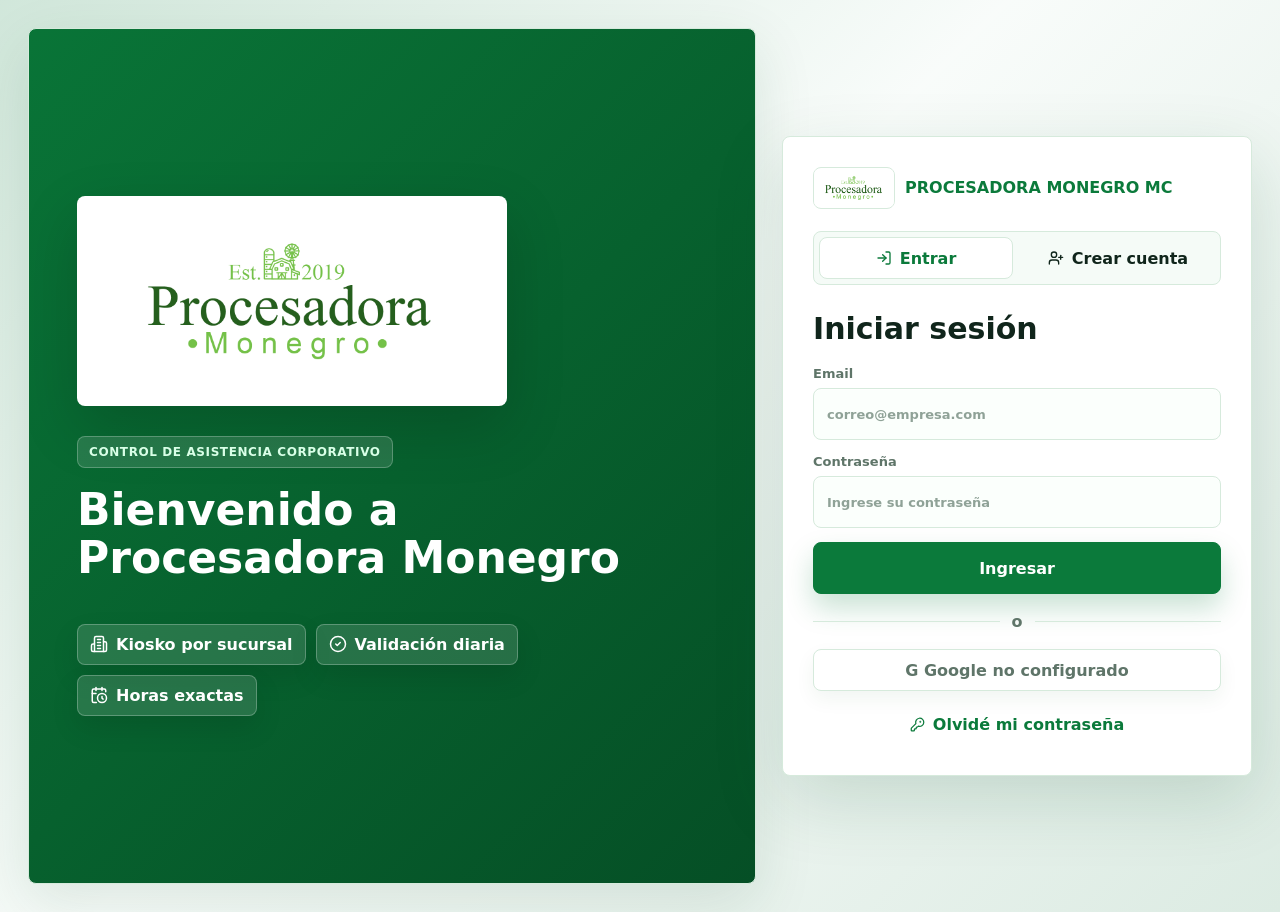
==== commit 630ed50c: "Actualizar respaldo conectado a Cloud Run" ====
--- a/index.html
+++ b/index.html
@@ -4,7 +4,15 @@
     <meta charset="UTF-8" />
     <meta name="viewport" content="width=device-width, initial-scale=1.0" />
     <title>PROCESADORA MONEGRO MC</title>
-    <script type="module" crossorigin src="./assets/index-BCvYK6_S.js"></script>
+    <meta name="description" content="App oficial de Procesadora Monegro MC para asistencia, produccion, reportes de tienda y control operativo." />
+    <meta name="robots" content="index, follow" />
+    <link rel="canonical" href="https://procesadoramonegro.com/" />
+    <meta property="og:site_name" content="Procesadora Monegro MC" />
+    <meta property="og:title" content="Procesadora Monegro MC" />
+    <meta property="og:description" content="App oficial de Procesadora Monegro MC para asistencia, produccion y reportes operativos." />
+    <meta property="og:type" content="website" />
+    <meta property="og:url" content="https://procesadoramonegro.com/" />
+    <script type="module" crossorigin src="./assets/index-BTI9GGt9.js"></script>
     <link rel="stylesheet" crossorigin href="./assets/index-Bx-EMCZp.css">
   </head>
   <body>
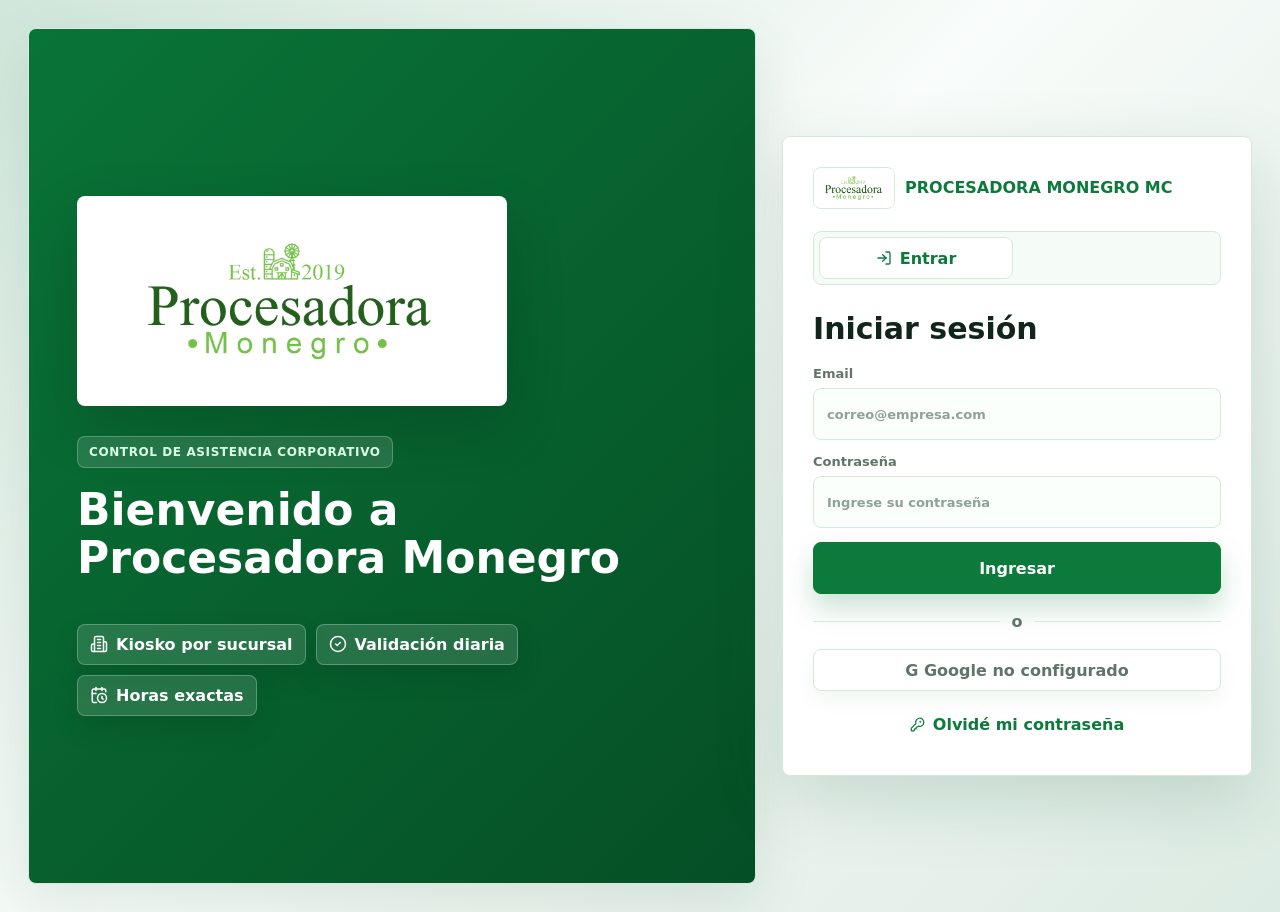
==== commit b788f27d: "Harden auth and update live backup" ====
--- a/index.html
+++ b/index.html
@@ -3,16 +3,59 @@
   <head>
     <meta charset="UTF-8" />
     <meta name="viewport" content="width=device-width, initial-scale=1.0" />
-    <title>PROCESADORA MONEGRO MC</title>
-    <meta name="description" content="App oficial de Procesadora Monegro MC para asistencia, produccion, reportes de tienda y control operativo." />
+    <title>Procesadora Monegro | App oficial de asistencia y produccion</title>
+    <meta name="description" content="Aplicacion oficial de Procesadora Monegro MC para asistencia, produccion, reportes de tienda, ventas y control operativo." />
+    <meta name="application-name" content="Procesadora Monegro" />
+    <meta name="theme-color" content="#0b7a3b" />
     <meta name="robots" content="index, follow" />
     <link rel="canonical" href="https://procesadoramonegro.com/" />
+    <link rel="manifest" href="./site.webmanifest" />
+    <link rel="icon" type="image/png" href="./assets/procesadora-monegro.png" />
+    <link rel="apple-touch-icon" href="./assets/procesadora-monegro.png" />
     <meta property="og:site_name" content="Procesadora Monegro MC" />
-    <meta property="og:title" content="Procesadora Monegro MC" />
-    <meta property="og:description" content="App oficial de Procesadora Monegro MC para asistencia, produccion y reportes operativos." />
+    <meta property="og:title" content="Procesadora Monegro" />
+    <meta property="og:description" content="Aplicacion oficial de Procesadora Monegro MC para asistencia, produccion y reportes operativos." />
     <meta property="og:type" content="website" />
     <meta property="og:url" content="https://procesadoramonegro.com/" />
-    <script type="module" crossorigin src="./assets/index-BTI9GGt9.js"></script>
+    <meta property="og:image" content="https://procesadoramonegro.com/assets/procesadora-monegro.png" />
+    <script type="application/ld+json">
+      {
+        "@context": "https://schema.org",
+        "@graph": [
+          {
+            "@type": "Organization",
+            "@id": "https://procesadoramonegro.com/#organization",
+            "name": "Procesadora Monegro MC",
+            "alternateName": ["Procesadora Monegro", "Procesadora Monegro MC"],
+            "url": "https://procesadoramonegro.com/",
+            "logo": "https://procesadoramonegro.com/assets/procesadora-monegro.png"
+          },
+          {
+            "@type": "WebSite",
+            "@id": "https://procesadoramonegro.com/#website",
+            "name": "Procesadora Monegro",
+            "url": "https://procesadoramonegro.com/",
+            "publisher": {
+              "@id": "https://procesadoramonegro.com/#organization"
+            },
+            "inLanguage": "es"
+          },
+          {
+            "@type": "WebApplication",
+            "@id": "https://procesadoramonegro.com/#app",
+            "name": "Procesadora Monegro",
+            "applicationCategory": "BusinessApplication",
+            "operatingSystem": "Web",
+            "url": "https://procesadoramonegro.com/",
+            "description": "Aplicacion oficial de Procesadora Monegro MC para asistencia, produccion, reportes de tienda, ventas y control operativo.",
+            "publisher": {
+              "@id": "https://procesadoramonegro.com/#organization"
+            }
+          }
+        ]
+      }
+    </script>
+    <script type="module" crossorigin src="./assets/index-BoZGEs9z.js"></script>
     <link rel="stylesheet" crossorigin href="./assets/index-Bx-EMCZp.css">
   </head>
   <body>
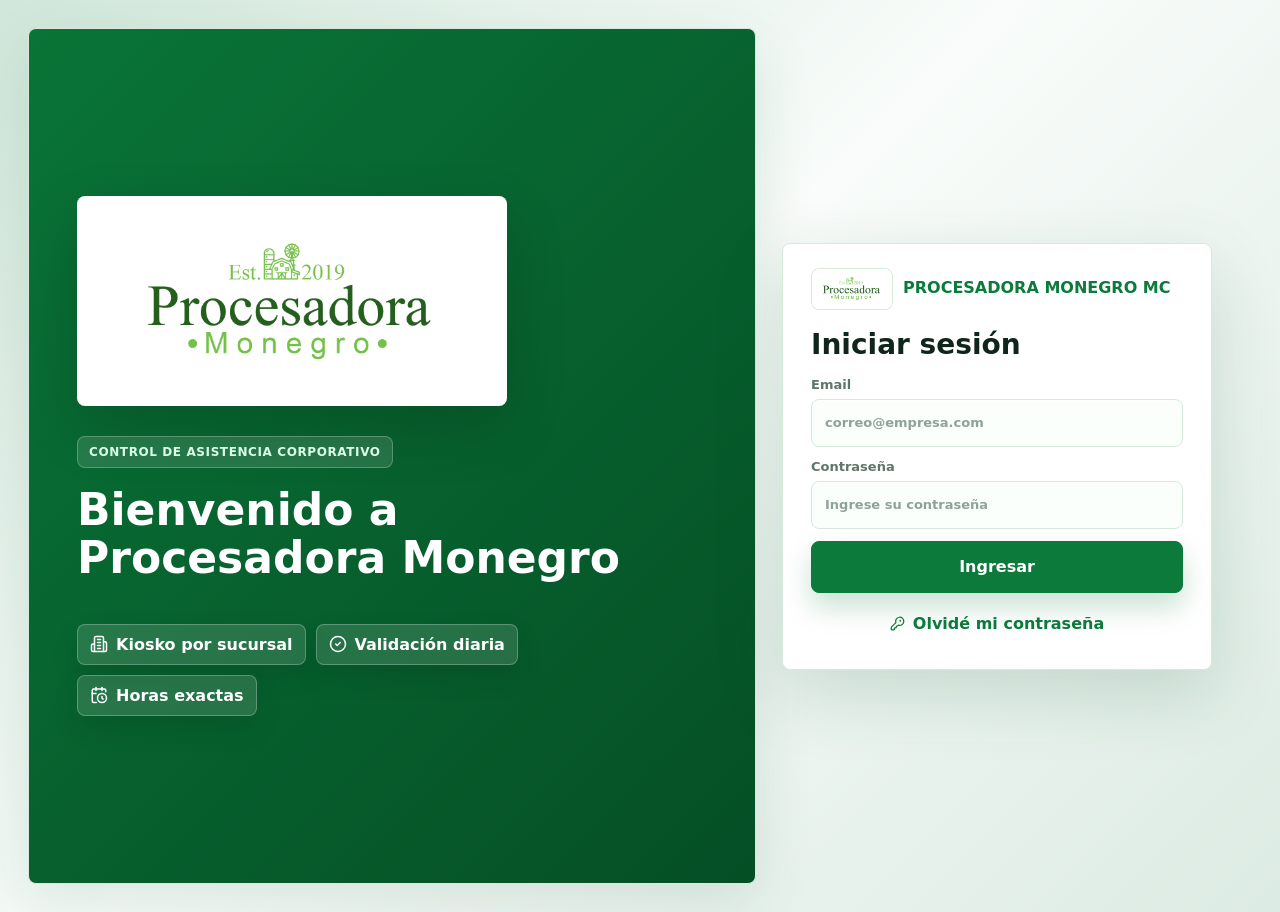
==== commit 41bc920b: "Actualizar login sin Google" ====
--- a/index.html
+++ b/index.html
@@ -55,8 +55,8 @@
         ]
       }
     </script>
-    <script type="module" crossorigin src="./assets/index-BoZGEs9z.js"></script>
-    <link rel="stylesheet" crossorigin href="./assets/index-Bx-EMCZp.css">
+    <script type="module" crossorigin src="./assets/index-BymCKGDa.js"></script>
+    <link rel="stylesheet" crossorigin href="./assets/index-_JpKFVvt.css">
   </head>
   <body>
     <div id="root"></div>
--- a/assets/index-_JpKFVvt.css
+++ b/assets/index-_JpKFVvt.css
@@ -0,0 +1 @@
+:root{color-scheme:light;--bg: #eef7f2;--panel: #ffffff;--panel-soft: #f5fbf7;--ink: #10251b;--muted: #5f7569;--line: #d6eadc;--green: #0b7a3b;--green-dark: #075e2d;--green-soft: #e7f7ed;--danger: #c2413a;--amber: #b7791f;--shadow: 0 20px 60px rgba(13, 80, 42, .12);font-family:Inter,ui-sans-serif,system-ui,-apple-system,BlinkMacSystemFont,Segoe UI,sans-serif}*{box-sizing:border-box}body{margin:0;background:var(--bg);color:var(--ink)}button,input,select,textarea{font:inherit}button,.button{min-height:42px;border:1px solid var(--line);border-radius:8px;background:var(--panel);color:var(--ink);padding:10px 14px;display:inline-flex;align-items:center;justify-content:center;gap:8px;cursor:pointer;text-decoration:none;font-weight:800}button:hover,.button:hover{border-color:var(--green)}button:disabled{opacity:.58;cursor:not-allowed}.primary{background:var(--green);border-color:var(--green);color:#fff}.primary:hover{background:var(--green-dark)}.danger{background:var(--danger);border-color:var(--danger);color:#fff}.ghost{background:transparent}.big-button{width:100%;min-height:52px;font-size:16px}.public-page{min-height:100vh;display:grid;grid-template-columns:minmax(560px,1fr) minmax(380px,470px);gap:26px;padding:28px;align-items:center;background:linear-gradient(135deg,#0b7a3b21,#ffffff9e 46%,#075e2d14),var(--bg)}.login-hero,.kiosk-shell,.auth-card,.panel,.hero-panel,.metric{background:var(--panel);border:1px solid var(--line);border-radius:8px;box-shadow:var(--shadow)}.login-hero{min-height:calc(100vh - 44px);padding:48px;display:flex;flex-direction:column;justify-content:center;background:linear-gradient(135deg,#097437f5,#054e25fa),#0b7a3b;color:#fff;overflow:hidden}.hero-logo-card{width:min(430px,100%);margin-bottom:30px;padding:16px;border-radius:8px;background:#fff;border:1px solid rgba(255,255,255,.34);box-shadow:0 22px 60px #00000029}.hero-logo{display:block;width:100%;max-height:210px;object-fit:contain}.hero-brand{width:fit-content;display:flex;align-items:center;gap:12px;color:#d9ffe7;font-weight:900;margin-bottom:18px;padding:8px 11px;border:1px solid rgba(255,255,255,.24);border-radius:8px;background:#ffffff1f;font-size:12px;text-transform:uppercase;letter-spacing:.05em}.login-hero h1{max-width:680px;margin:0 0 14px;font-size:44px;line-height:1.08;letter-spacing:0}.login-hero p{max-width:560px;margin:0;color:#eafff0;font-size:17px;line-height:1.5}.auth-highlights{display:flex;flex-wrap:wrap;gap:10px;margin-top:28px}.auth-highlights span{display:inline-flex;align-items:center;gap:8px;background:#ffffff21;border:1px solid rgba(255,255,255,.25);border-radius:8px;padding:10px 12px;font-weight:900;box-shadow:0 12px 28px #0000001a}.kiosk-shell{padding:22px}.kiosk-panel{display:grid;gap:20px}.kiosk-header{display:flex;align-items:flex-start;justify-content:space-between;gap:16px;padding:22px;border-radius:8px;background:linear-gradient(135deg,#0b7a3b,#0e9f4d);color:#fff}.kiosk-header h1{margin:5px 0 8px;font-size:36px;line-height:1.05;letter-spacing:0}.kiosk-header p{color:#e9fff0;margin:0;font-size:16px}.kiosk-header .eyebrow{color:#d9ffe7}.kiosk-badge{display:inline-flex;align-items:center;gap:8px;min-width:118px;justify-content:center;background:#ffffff24;border:1px solid rgba(255,255,255,.24);border-radius:8px;padding:12px;font-weight:900}.kiosk-step h2,.panel h2,.section-title h2{margin:0;font-size:20px;letter-spacing:0}.kiosk-step{display:grid;gap:12px}.branch-grid,.employee-grid{display:grid;grid-template-columns:repeat(auto-fill,minmax(190px,1fr));gap:12px}.branch-card,.employee-card{min-height:96px;align-items:flex-start;flex-direction:column;text-align:left;border:2px solid var(--line);background:#fff}.branch-card strong,.employee-card strong{font-size:17px}.branch-card span,.employee-card span{color:var(--muted);font-size:13px}.branch-card.active,.employee-card.active{border-color:var(--green);background:var(--green-soft);color:var(--green-dark)}.status-pill{width:fit-content;margin-top:6px;border-radius:999px;padding:5px 9px;font-size:12px;font-weight:900}.status-pill.pendiente{background:#f1f5f2;color:#5f7569}.status-pill.trabajando{background:#e4f7eb;color:var(--green)}.status-pill.descanso{background:#fff6dc;color:var(--amber)}.status-pill.cerrado{background:#edf4ff;color:#2563eb}.status-pill.danger{background:#fff0ed;color:#c23b32}.status-pill.attendance-status{margin-top:0;white-space:nowrap}.attendance-photo-link{display:inline-flex;align-items:center;gap:7px;padding:4px 8px 4px 4px;border:1px solid var(--line);border-radius:10px;background:#f7fcf9;color:var(--green-dark);font-size:12px;font-weight:900;text-decoration:none}.attendance-photo-link img{width:42px;height:34px;border-radius:7px;object-fit:cover;display:block}.permission-evidence-thumb{display:inline-grid;gap:6px;width:92px;color:var(--green-dark);font-size:11px;font-weight:900;text-align:center;text-decoration:none}.permission-evidence-thumb img{width:92px;height:64px;border:1px solid var(--line);border-radius:8px;object-fit:cover;background:#f7fcf9;display:block}.permission-evidence-thumb:hover img,.evidence-file-link:hover{border-color:var(--green);box-shadow:0 8px 18px #0f753a1f}.evidence-file-link{display:inline-flex;align-items:center;gap:7px;max-width:220px;padding:8px 10px;border:1px solid var(--line);border-radius:8px;color:var(--green-dark);font-size:12px;font-weight:900;text-decoration:none}.evidence-file-link span{overflow:hidden;text-overflow:ellipsis;white-space:nowrap}.success-empty{border-color:#bfe8cd;background:#f2fbf5;color:var(--green-dark)}.missing-branches-table td{white-space:normal;vertical-align:top}.missing-branches-table td:last-child{min-width:260px}.missing-date-list{display:flex;flex-wrap:wrap;gap:6px;max-height:120px;overflow-y:auto}.missing-date-list span{display:inline-flex;align-items:center;min-height:26px;border:1px solid #f2c6bd;border-radius:999px;padding:3px 8px;background:#fff8f6;color:#a7332c;font-weight:850;font-size:12px}.product-date-list span{border-color:#bfe8cd;background:#f2fbf5;color:var(--green-dark)}.kiosk-actions{display:grid;grid-template-columns:minmax(260px,.9fr) minmax(260px,.8fr);gap:16px}.capture-card{display:grid;gap:12px;padding:16px;background:var(--panel-soft);border:1px solid var(--line);border-radius:8px}.capture-head strong{display:block;font-size:17px}.capture-head span{color:var(--muted);font-size:13px;font-weight:800}.upload-button{min-height:54px;display:flex;align-items:center;justify-content:center;gap:9px;border:2px dashed #b8dfc5;border-radius:8px;background:#fff;color:var(--green-dark);cursor:pointer}.upload-button:hover{border-color:var(--green);background:var(--green-soft)}.upload-button input{display:none}.notes-field textarea{background:#fff;min-height:120px}.photo-preview{width:100%;max-height:210px;object-fit:cover;border-radius:8px;border:1px solid var(--line)}.kiosk-buttons{display:grid;align-content:start;gap:12px}.selected-employee{min-height:54px;display:flex;align-items:center;justify-content:center;background:#fff;border:1px solid var(--line);border-radius:8px;color:var(--muted);font-weight:900}.kiosk-button{min-height:92px;font-size:22px;border-radius:8px}.soft-warning{background:#fff4d6;border-color:#f4d58a;color:#8a5600}.soft-warning:hover{border-color:var(--amber)}.soft-green{background:#e8f7ed;border-color:#a8dfb7;color:var(--green-dark)}.soft-green:hover{border-color:var(--green)}.kiosk-confirm{display:grid;grid-template-columns:auto 1fr auto;align-items:center;gap:14px;padding:16px;border-radius:8px;border:2px solid}.kiosk-confirm.success{color:var(--green-dark);background:#e8f8ee;border-color:#98d9ad}.kiosk-confirm.error-state{color:var(--danger);background:#fff3f1;border-color:#efc4bf;grid-template-columns:1fr}.kiosk-confirm strong{font-size:18px;display:block}.kiosk-confirm p{margin:3px 0 0}.kiosk-confirm img{width:92px;height:70px;object-fit:cover;border-radius:8px;border:1px solid #98d9ad}.auth-card{align-self:center;width:min(100%,430px);padding:24px 28px;box-shadow:0 24px 70px #0d502a29}.kiosk-app{min-height:100vh;background:var(--bg)}.kiosk-app-header{position:sticky;top:0;z-index:5;display:grid;grid-template-columns:1fr auto auto;gap:18px;align-items:center;padding:14px 22px;background:#fff;border-bottom:1px solid var(--line)}.kiosk-app-header .brand-row{margin:0}.kiosk-app-header strong{display:block;font-size:18px;color:var(--ink);text-align:right}.kiosk-app-header span{color:var(--muted);font-size:12px;font-weight:900}.kiosk-mobile-menu{display:none}.kiosk-menu-button{min-width:44px;min-height:44px;padding:8px;color:var(--green-dark);background:#fff;border-color:var(--line);box-shadow:0 10px 24px #0d502a14}.kiosk-session-menu{position:absolute;top:calc(100% + 8px);left:0;z-index:90;min-width:190px;padding:8px;border:1px solid var(--line);border-radius:12px;background:#fff;box-shadow:0 18px 42px #0d502a2e}.kiosk-session-menu button{width:100%;justify-content:flex-start;color:var(--green-dark);background:var(--panel-soft)}.kiosk-only{padding:22px;max-width:1280px;margin:0 auto}.kiosk-only .kiosk-panel{background:#fff;border:1px solid var(--line);border-radius:8px;box-shadow:var(--shadow);padding:22px}.brand-row{display:flex;align-items:center;gap:10px;font-weight:900;color:var(--green);margin-bottom:18px;line-height:1.15}.brand-row span{overflow-wrap:anywhere}.brand-row img{width:82px;height:42px;object-fit:contain;border-radius:8px;background:#fff;border:1px solid var(--line)}.auth-card .brand-row{margin-bottom:18px}.auth-tabs{display:grid;grid-template-columns:1fr 1fr;gap:8px;background:var(--panel-soft);border:1px solid var(--line);border-radius:8px;padding:5px;margin-bottom:26px}.auth-tabs button{border-color:transparent;background:transparent}.auth-tabs .active{background:#fff;border-color:var(--line);color:var(--green)}.auth-card h2{margin:0 0 6px;font-size:28px;letter-spacing:0}.auth-card p,.topbar p,.report-head p,.hero-panel p{color:var(--muted);margin:0;line-height:1.5}.form-stack{display:grid;gap:12px;margin-top:16px}label{display:grid;gap:7px;color:var(--muted);font-size:13px;font-weight:900}.field-help{color:var(--muted);font-size:12px;font-weight:700}input,select,textarea{width:100%;min-height:46px;border:1px solid var(--line);border-radius:8px;padding:11px 13px;background:#fbfffc;color:var(--ink)}.auth-card input{min-height:48px;font-weight:750;box-shadow:inset 0 1px #ffffffbf}input::placeholder,textarea::placeholder{color:#8fa297}input:focus,select:focus,textarea:focus{outline:3px solid rgba(11,122,59,.14);border-color:var(--green)}textarea{min-height:92px;resize:vertical}.error,.notice{border-radius:8px;padding:11px 12px;font-size:13px;line-height:1.45;overflow-wrap:anywhere}.error{background:#fff2f0;color:var(--danger);border:1px solid #efc4bf}.notice{background:#e8f7ed;color:var(--green-dark);border:1px solid #b9e5c7;margin-bottom:16px}.link-button{width:100%;margin-top:10px;border-color:transparent;color:var(--green);background:transparent}.big-button.primary{box-shadow:0 14px 28px #0b7a3b38}.big-button.primary:hover{box-shadow:0 18px 34px #075e2d40}.app{min-height:100vh;display:grid;grid-template-columns:270px minmax(0,1fr)}.sidebar{position:sticky;top:0;height:100vh;background:#083b20;color:#fff;padding:22px;display:flex;flex-direction:column}.sidebar .brand-row{color:#fff;margin-bottom:20px}.sidebar .brand-row img{border-color:#ffffff38}.user-card{background:#ffffff1a;border:1px solid rgba(255,255,255,.16);border-radius:8px;padding:14px;margin-bottom:18px}.user-card strong{display:block;font-size:15px}.user-card span{color:#bde8c9;font-size:12px;font-weight:900}.sidebar nav{display:grid;gap:6px;flex:1;min-height:0;overflow-y:visible;overflow-x:hidden;align-content:start;padding-right:0}.sidebar nav button,.logout{color:#e8fff0;border-color:transparent;justify-content:flex-start;background:transparent;min-height:46px;padding:10px 14px;font-size:16px;font-weight:950;line-height:1.15}.sidebar nav button:hover,.sidebar nav .active{background:#ffffff24;color:#fff}.logout{margin-top:14px;flex-shrink:0}.grouped-nav{gap:7px}.nav-group{display:grid;gap:5px}.nav-group-toggle{width:100%;min-height:46px;color:#e8fff0;border-color:transparent;justify-content:flex-start;background:transparent;font-size:16px;font-weight:950;text-transform:none;letter-spacing:0;padding:10px 14px}.nav-group-toggle b{display:none}.nav-group-items{display:grid;gap:5px;padding-left:10px;border-left:1px solid rgba(255,255,255,.13);margin-left:10px}.sidebar nav button.nested{min-height:36px;padding:7px 10px;color:#dff9e8;background:#ffffff0a;font-size:15px;font-weight:900}.sidebar nav button.nested.active{background:#ffffff24;box-shadow:inset 3px 0 #a8efbd}.content{padding:28px;max-width:none;width:100%;min-width:0}.topbar{display:flex;align-items:flex-start;justify-content:space-between;gap:16px;margin-bottom:20px}.topbar h1{margin:4px 0;font-size:30px;letter-spacing:0}.top-actions{display:flex;gap:10px;align-items:center}.top-actions select{min-width:220px}.searchable-filter{min-width:340px}.searchable-filter input{min-height:42px;background:#fff}.eyebrow{color:var(--green);font-size:12px;font-weight:900;text-transform:uppercase;letter-spacing:.06em}.dashboard-grid{display:grid;grid-template-columns:1.4fr repeat(3,minmax(155px,.55fr));gap:16px}.hero-panel{padding:24px;background:#fff}.hero-panel h2{margin:8px 0;font-size:28px;letter-spacing:0}.metric{padding:18px;display:grid;align-content:center}.metric span{color:var(--muted);font-size:12px;font-weight:900;text-transform:uppercase;letter-spacing:.05em}.metric strong{margin-top:6px;font-size:28px}.wide{grid-column:1 / -1}.stack{display:grid;gap:18px}.panel{padding:18px;min-width:0}.section-title{display:flex;align-items:center;justify-content:space-between;gap:12px;margin-bottom:16px}.section-title span{color:var(--muted);font-size:12px;font-weight:900}.section-actions{display:flex;align-items:center;justify-content:flex-end;gap:10px;flex-wrap:wrap}.admin-dashboard-hero{display:grid;grid-template-columns:minmax(260px,1fr) auto auto;align-items:center;gap:14px;background:linear-gradient(135deg,#0b7a3b17,#fff0 52%),#fff}.admin-dashboard-hero h2{margin:5px 0 4px;font-size:28px}.admin-dashboard-hero p{margin:0;color:var(--muted);font-weight:800}.quick-actions{position:relative;justify-self:end}.quick-actions-trigger{min-width:190px;justify-content:center;gap:8px}.quick-actions-menu{position:absolute;top:calc(100% + 8px);right:0;z-index:40;display:grid;gap:6px;width:230px;padding:8px;border:1px solid var(--line);border-radius:8px;background:#fff;box-shadow:0 18px 42px #0d502a2e}.quick-actions-menu button{min-height:38px;justify-content:flex-start;color:var(--green-dark);background:var(--panel-soft);border-color:transparent;box-shadow:none}.quick-actions-menu button:hover{border-color:#bfe8cd;background:#fff}.admin-refresh{justify-self:end;white-space:nowrap}.admin-alert-grid,.admin-summary-grid,.balance-grid{display:grid;grid-template-columns:repeat(4,minmax(180px,1fr));gap:12px}.admin-summary-grid{grid-template-columns:repeat(5,minmax(160px,1fr))}.admin-alert-card,.admin-metric-card,.balance-card{display:grid;align-content:start;gap:9px;min-height:158px;padding:14px;border:1px solid var(--line);border-radius:8px;background:#fbfffc}.admin-alert-card.danger,.admin-alert-card.warning{background:#fbfffc}.admin-card-head{display:flex;align-items:center;gap:8px;color:var(--green-dark);font-size:12px;font-weight:950}.admin-alert-card strong,.admin-metric-card strong,.balance-card>strong{min-width:0;color:var(--ink);font-size:26px;line-height:1.1;overflow:hidden;text-overflow:ellipsis}.admin-metric-card strong{font-size:24px;white-space:nowrap}.admin-alert-card ul,.balance-card ul{display:grid;gap:6px;margin:0;padding:0;list-style:none}.admin-alert-card li,.balance-card li,.admin-alert-card p,.balance-card p,.admin-alert-card small,.admin-metric-card small{color:var(--muted);font-size:12px;font-weight:850;line-height:1.35}.alert-detail-button{width:100%;min-height:36px;margin-top:2px;padding:7px 10px;color:var(--green);background:#fff;border-color:#bfe8cd;border-radius:8px;box-shadow:none}.alert-detail-button:hover{background:var(--green-soft);border-color:var(--green)}.admin-alert-detail{scroll-margin-top:92px;border-color:#bfe8cd;background:linear-gradient(180deg,#0b7a3b0d,#fff0 160px),#fff}.admin-alert-detail .section-title h2{color:var(--ink)}.admin-alert-detail.danger{border-color:#efc4bf;background:linear-gradient(180deg,#c23b320f,#fff0 160px),#fff}.admin-alert-detail.warning{border-color:#f1d58f;background:linear-gradient(180deg,#c0841912,#fff0 160px),#fff}.admin-alert-detail .section-title p{margin:4px 0 0;color:var(--muted);font-weight:800}.admin-alert-detail-list{display:grid;grid-template-columns:repeat(auto-fit,minmax(280px,1fr));gap:10px;max-height:520px;overflow:auto;padding-right:4px}.admin-alert-detail-row{display:grid;grid-template-columns:34px 1fr;gap:10px;align-items:flex-start;padding:11px;border:1px solid var(--line);border-radius:8px;background:#fbfffc}.admin-alert-detail-row>b{display:grid;place-items:center;width:28px;height:28px;border-radius:999px;color:#fff;background:var(--green);font-size:12px}.admin-alert-detail-row strong,.admin-alert-detail-row span,.admin-alert-detail-row small{display:block;min-width:0}.admin-alert-detail-row strong{color:var(--ink);overflow-wrap:anywhere}.admin-alert-detail-row span{margin-top:3px;color:var(--muted);font-size:12px;font-weight:900}.admin-alert-detail-row small{margin-top:4px;color:var(--green-dark);font-size:11px;font-weight:850}.alert-row-action{min-height:32px;margin-top:8px;padding:6px 10px;color:var(--green);background:#fff;border-color:#bfe8cd;border-radius:8px;box-shadow:none;font-size:12px}.alert-row-action:hover{background:var(--green-soft);border-color:var(--green)}.balance-card li{display:flex;justify-content:space-between;gap:10px}.balance-card li span{min-width:0;overflow:hidden;text-overflow:ellipsis;white-space:nowrap}.dashboard-panel-grid{display:grid;grid-template-columns:repeat(3,minmax(220px,1fr));gap:18px}.admin-rank-panel{min-height:320px}.admin-rank-list{display:grid;gap:9px}.admin-rank-row{display:grid;grid-template-columns:34px 1fr;align-items:center;gap:10px;padding:10px;border:1px solid var(--line);border-radius:8px;background:var(--panel-soft)}.admin-rank-row>b{display:grid;place-items:center;width:30px;height:30px;border-radius:999px;color:#fff;background:var(--green)}.admin-rank-row strong,.admin-rank-row span{display:block;min-width:0}.admin-rank-row strong{color:var(--ink);overflow-wrap:anywhere}.admin-rank-row span{margin-top:3px;color:var(--muted);font-size:12px;font-weight:900}.button-row{display:flex;gap:10px;flex-wrap:wrap}.export-button{min-height:34px;padding:7px 11px;border-radius:8px;font-size:12px;box-shadow:none}.export-button:disabled{opacity:.55;cursor:not-allowed}.import-panel{background:linear-gradient(135deg,#08843e14,#ffffffeb),#fff}.import-form{display:grid;grid-template-columns:minmax(260px,1fr) auto;gap:12px;align-items:center}.file-drop{min-height:54px;display:flex;align-items:center;gap:12px;padding:14px 16px;border:1px dashed #9ad4ae;border-radius:9px;background:#f8fffa;color:var(--green-dark);font-weight:900;cursor:pointer}.file-drop input{display:none}.import-result{margin-top:14px;padding:14px;border:1px solid var(--line);border-radius:9px;background:#fbfefc}.import-result-grid{margin-top:10px;display:grid;grid-template-columns:repeat(auto-fit,minmax(140px,1fr));gap:10px}.import-result-grid>div{padding:12px;border:1px solid var(--line);border-radius:8px;background:#fff}.import-result-grid span,.import-result-grid small{display:block;color:var(--muted);font-weight:850}.import-result-grid strong{display:block;margin:4px 0;font-size:24px}.inline-form{display:grid;grid-template-columns:repeat(4,minmax(150px,1fr));gap:10px;margin-bottom:16px}.inline-form.user-form{grid-template-columns:repeat(auto-fit,minmax(155px,1fr))}.role-permissions-box{grid-column:1 / -1;display:grid;grid-template-columns:minmax(180px,.35fr) 1fr;gap:14px;padding:14px;border:1px solid var(--line);border-radius:9px;background:#f8fffa}.role-permissions-box strong,.role-permissions-box span{display:block}.role-permissions-box span{margin-top:4px;color:var(--muted);font-size:12px;font-weight:850}.permission-grid{display:grid;grid-template-columns:repeat(auto-fit,minmax(155px,1fr));gap:8px}.permission-grid label{min-height:38px;display:flex;align-items:center;gap:8px;padding:9px 10px;border:1px solid var(--line);border-radius:8px;background:#fff;font-weight:900}.permission-grid label.checked{border-color:#0b8a43;background:#e8f8ee;color:#006b32}.inline-form.branch-form{grid-template-columns:repeat(6,minmax(130px,1fr))}.inline-form.attendance-edit-form{grid-template-columns:repeat(7,minmax(130px,1fr));padding:14px;border:1px solid var(--line);border-radius:8px;background:var(--panel-soft)}.table-wrap{overflow-x:auto;border:1px solid var(--line);border-radius:8px}table{width:100%;border-collapse:collapse;font-size:13px}th,td{text-align:left;padding:11px 12px;border-bottom:1px solid var(--line);white-space:nowrap}th{background:var(--panel-soft);color:var(--muted);font-size:12px;font-weight:900}tr:last-child td{border-bottom:0}.empty{color:var(--muted);padding:20px;border:1px dashed var(--line);border-radius:8px}.row-actions{display:flex;gap:6px}.row-actions button{min-height:34px;padding:6px 9px}.table-action{min-height:32px;padding:6px 12px;border-radius:7px;font-size:12px;box-shadow:none}.branch-summary-table tr.selected-row td{background:#e8f7ed;color:var(--green-dark);font-weight:850}.branch-summary-table tbody tr:hover td{background:#f2fbf5}.branch-summary-panel,.production-detail-panel{width:100%}.production-detail-panel{scroll-margin-top:88px}.product-summary-block{display:grid;gap:14px;margin-bottom:20px}.product-summary-title{margin-bottom:0}.product-summary-title h3,.daily-report-title h3{margin:0;font-size:20px}.product-summary-title p,.daily-report-title p{margin:4px 0 0;color:var(--muted);font-weight:800}.product-summary-layout{display:grid;grid-template-columns:minmax(420px,1fr) minmax(360px,.82fr);gap:16px;align-items:start}.product-summary-table table{min-width:720px}.product-summary-table th:nth-child(1),.product-summary-table td:nth-child(1){min-width:310px;white-space:normal;overflow-wrap:anywhere}.product-summary-table th:nth-child(2),.product-summary-table td:nth-child(2),.product-summary-table th:nth-child(3),.product-summary-table td:nth-child(3){width:120px;text-align:right}.product-summary-table th:nth-child(4),.product-summary-table td:nth-child(4){width:120px;text-align:center}.product-summary-table tr.selected-row td{background:#e8f7ed;color:var(--green-dark);font-weight:850}.product-breakdown-card{display:grid;gap:12px;padding:14px;border:1px solid var(--line);border-radius:8px;background:linear-gradient(180deg,#0b7a3b0f,#fff0 180px),#fff}.product-breakdown-head{display:flex;justify-content:space-between;gap:12px;align-items:flex-start}.product-breakdown-head h3{margin:3px 0 0;font-size:18px;line-height:1.2;overflow-wrap:anywhere}.product-breakdown-head strong{color:var(--green);font-size:20px;white-space:nowrap}.product-breakdown-meta{display:flex;gap:8px;flex-wrap:wrap}.product-breakdown-meta span{padding:6px 10px;border:1px solid var(--line);border-radius:999px;background:var(--panel-soft);color:var(--muted);font-size:12px;font-weight:900}.product-breakdown-table table{min-width:520px}.product-breakdown-table .quantity-col{width:105px;text-align:right;font-weight:850}.product-breakdown-table .photo-col{width:70px;text-align:center}.product-breakdown-table td{white-space:normal;vertical-align:top}.daily-report-title{margin:4px 0 12px}.production-detail-panel .production-report-list{max-height:760px;overflow-y:auto;padding-right:6px}.danger-mini{color:#fff;background:var(--danger);border-color:var(--danger)}.employees-panel{width:100%}.employees-panel .section-title{align-items:flex-start}.table-scroll-shell{display:grid;gap:6px}.table-scroll-floating{position:fixed;bottom:12px;z-index:50;height:18px;padding:4px 0;overflow-x:auto;overflow-y:hidden;border-radius:999px;background:linear-gradient(180deg,#f6fcf8f5,#eaf7eff5);border:1px solid rgba(166,207,184,.8);box-shadow:0 10px 24px #0d502a29}.table-scroll-spacer{height:1px}.table-scroll-floating::-webkit-scrollbar,.table-scroll-main::-webkit-scrollbar{height:8px}.table-scroll-floating::-webkit-scrollbar-track,.table-scroll-main::-webkit-scrollbar-track{background:#e9f5ee;border-radius:999px}.table-scroll-floating::-webkit-scrollbar-thumb,.table-scroll-main::-webkit-scrollbar-thumb{background:#a7cdb8;border-radius:999px}.employees-table .table-scroll-main{scrollbar-width:none}.employees-table .table-scroll-main::-webkit-scrollbar{height:0;width:0}.protected-pill{display:inline-flex;align-items:center;min-height:30px;padding:5px 10px;border-radius:999px;background:#eef7f2;border:1px solid var(--line);color:var(--muted);font-weight:900}.employees-table table{min-width:1520px}.employee-view-actions .ghost{min-height:34px;padding:7px 12px;font-size:12px;box-shadow:none}.employee-view-actions .ghost.active{background:var(--green);border-color:var(--green);color:#fff}.empty-cell{padding:22px;color:var(--muted);font-weight:800;text-align:center}.employees-table th,.employees-table td{white-space:normal;vertical-align:top}.employees-table th:nth-child(1),.employees-table td:nth-child(1){min-width:230px}.employees-table th:nth-child(8),.employees-table td:nth-child(8){min-width:170px}.employees-table th:nth-child(9),.employees-table td:nth-child(9){min-width:250px;overflow-wrap:anywhere}.employees-table th:nth-child(10),.employees-table td:nth-child(10){min-width:260px;overflow-wrap:anywhere}.report-head{display:flex;align-items:flex-start;justify-content:space-between;gap:12px;margin-bottom:16px}.report-head h2{margin:0 0 4px}.kpis{display:grid;grid-template-columns:repeat(3,minmax(120px,1fr));gap:12px;margin-bottom:16px}.kpis div{background:var(--panel-soft);border:1px solid var(--line);border-radius:8px;padding:12px}.kpis span{display:block;color:var(--muted);font-size:12px;font-weight:900}.kpis strong{display:block;margin-top:4px;font-size:22px}.kpis small{display:block;margin-top:6px;color:var(--muted);font-weight:900}.production-page .report-head{align-items:flex-start}.production-filters{display:grid;grid-template-columns:repeat(4,minmax(150px,1fr));gap:10px;min-width:min(940px,100%);align-items:start}.production-filters input,.production-filters select{min-height:42px;padding:9px 12px}.production-filters .searchable-filter{min-width:0}.production-filters .searchable-filter input{width:100%;min-height:42px}.product-branch-panel .table-wrap table{min-width:760px}.products-page{max-width:1320px}.products-hero-panel{background:linear-gradient(135deg,#0b7a3b14,#fff0 55%),#fff}.compact-panel-head{justify-content:flex-end;margin-bottom:8px}.product-count-pill{display:inline-flex;align-items:center;gap:8px;min-height:40px;padding:8px 13px;border:1px solid var(--line);border-radius:999px;background:#f2fbf5;color:var(--green-dark);font-weight:900}.product-add-form{display:grid;grid-template-columns:minmax(260px,1fr) 220px;gap:12px;align-items:end;margin-top:16px}.product-add-form label{margin:0}.product-add-form button{min-height:48px}.product-search-input{width:min(360px,100%);min-height:44px}.product-card-grid{display:grid;grid-template-columns:repeat(auto-fill,minmax(280px,1fr));gap:12px}.product-card{display:flex;justify-content:space-between;gap:12px;align-items:flex-start;padding:14px;border:1px solid var(--line);border-radius:8px;background:var(--panel-soft)}.product-card span{display:block;margin-bottom:4px;color:var(--muted);font-size:12px;font-weight:900}.product-card strong{display:block;color:var(--ink);line-height:1.25;overflow-wrap:anywhere}.product-card button{min-height:34px;padding:7px 10px;font-size:12px;white-space:nowrap}.attendance-control-filters{grid-template-columns:repeat(3,minmax(150px,1fr))}.date-only-filters{grid-template-columns:repeat(2,minmax(150px,1fr))}.ops-filters{grid-template-columns:repeat(4,minmax(150px,1fr))}.selected-filter{min-height:46px;display:flex;align-items:center;border:1px solid var(--line);border-radius:8px;background:#fbfffc;color:var(--green-dark);padding:10px 12px;font-weight:900}.inner-panel{box-shadow:none;background:#fff}.compact-notice{margin:-4px 0 12px;padding:9px 11px}.production-kpis{grid-template-columns:repeat(4,minmax(170px,1fr))}.production-kpis div{min-height:96px;background:linear-gradient(180deg,#fff,#f4fbf7);box-shadow:0 12px 34px #0d502a14}.production-kpis strong{font-size:21px;line-height:1.1;overflow-wrap:anywhere}.production-grid{grid-template-columns:repeat(2,minmax(280px,1fr))}.chart-panel{min-height:360px}.bar-list{display:grid;gap:12px}.bar-row{display:grid;grid-template-columns:minmax(150px,1.4fr) minmax(120px,2fr) 86px;align-items:center;gap:10px;font-size:12px;font-weight:850}.bar-row span{color:var(--ink);overflow:hidden;text-overflow:ellipsis;white-space:nowrap}.bar-row div{height:13px;border-radius:999px;background:#e5f4eb;overflow:hidden}.bar-row i{display:block;height:100%;border-radius:999px;background:linear-gradient(90deg,var(--green),#42b96d)}.bar-row strong{text-align:right}.line-trend{width:100%;min-height:280px;border-radius:8px;background:linear-gradient(to right,rgba(11,122,59,.08) 1px,transparent 1px),linear-gradient(to bottom,rgba(11,122,59,.08) 1px,transparent 1px),#fbfffc;background-size:12.5% 25%;border:1px solid var(--line)}.chart-legend{display:flex;gap:14px;flex-wrap:wrap;color:var(--muted);font-size:12px;font-weight:900;margin-bottom:10px}.chart-legend span{display:inline-flex;align-items:center;gap:6px}.chart-legend i{width:18px;height:5px;border-radius:999px;display:inline-block}.legend-produced{background:var(--green)}.legend-sold{background:#2563eb}.comparison-bars{display:grid;gap:14px}.comparison-row{display:grid;gap:8px;padding:12px;border:1px solid var(--line);border-radius:8px;background:var(--panel-soft)}.comparison-label{display:flex;align-items:flex-start;justify-content:space-between;gap:10px}.comparison-label strong{line-height:1.2;overflow-wrap:anywhere}.comparison-label span{color:var(--muted);font-size:12px;font-weight:900;white-space:nowrap}.comparison-track{display:grid;grid-template-columns:46px 1fr 78px;align-items:center;gap:9px;font-size:12px;font-weight:900}.comparison-track span{color:var(--muted)}.comparison-track div{height:11px;border-radius:999px;overflow:hidden;background:#e5f4eb}.comparison-track i{display:block;height:100%;border-radius:999px}.produced-bar{background:linear-gradient(90deg,var(--green),#42b96d)}.sold-bar{background:linear-gradient(90deg,#2563eb,#60a5fa)}.comparison-track b{text-align:right}.analysis-launch-card{display:flex;align-items:center;justify-content:space-between;gap:18px}.analysis-launch-card h2{margin:4px 0 6px}.analysis-launch-card p{margin:0;color:var(--muted);font-weight:750}.analysis-detail-toolbar{display:grid;grid-template-columns:minmax(260px,430px) auto;align-items:center;gap:12px;margin-bottom:14px}.analysis-detail-toolbar select{min-height:46px}.analysis-detail-toolbar span{color:var(--muted);font-size:13px;font-weight:900}.analysis-pill{display:inline-flex;align-items:center;min-height:28px;border-radius:999px;padding:5px 10px;font-size:12px;font-weight:950}.ok-status{background:var(--green-soft);color:var(--green-dark)}.warning-status{background:#fff6dc;color:var(--amber)}.danger-status{background:#fff0ee;color:var(--danger)}.analysis-timeline{display:grid;gap:14px}.analysis-day{border:1px solid var(--line);border-radius:8px;background:#fff;overflow:hidden}.analysis-day-head{display:flex;align-items:flex-start;justify-content:space-between;gap:12px;padding:14px 16px;background:var(--panel-soft);border-bottom:1px solid var(--line)}.analysis-date{display:block;color:var(--green-dark);font-size:18px;font-weight:950}.analysis-day-head strong{display:block;margin-top:3px;color:var(--muted);font-size:12px}.analysis-day-status{display:flex;flex-wrap:wrap;justify-content:flex-end;gap:8px}.analysis-day-kpis{display:grid;grid-template-columns:repeat(3,minmax(130px,1fr));gap:10px;padding:12px 16px;border-bottom:1px solid var(--line)}.analysis-day-kpis div{border:1px solid var(--line);border-radius:8px;padding:10px 12px;background:#fff}.analysis-day-kpis span{display:block;color:var(--muted);font-size:11px;font-weight:900;text-transform:uppercase}.analysis-day-kpis strong{display:block;margin-top:3px;font-size:18px}.analysis-items{display:grid}.analysis-item{display:grid;grid-template-columns:minmax(180px,1.2fr) minmax(120px,.8fr) repeat(3,minmax(100px,.75fr)) minmax(120px,.8fr);gap:12px;align-items:center;padding:12px 16px;border-bottom:1px solid var(--line)}.analysis-item:last-child{border-bottom:0}.analysis-item-header{min-height:40px;padding-top:9px;padding-bottom:9px;color:var(--muted);background:#fbfefc;font-size:11px;font-weight:950;text-transform:uppercase}.analysis-item-header span:nth-child(n+3),.analysis-item>b{text-align:right}.analysis-item>span:nth-child(2){font-weight:850}.analysis-product{display:grid;gap:4px}.analysis-product strong{line-height:1.25;overflow-wrap:anywhere}.analysis-product small{color:var(--green-dark);font-weight:950}.positive-number{color:var(--green-dark)}.negative-number{color:var(--danger)}.chip-list{display:flex;flex-wrap:wrap;gap:8px}.chip-list span{display:inline-flex;min-height:34px;align-items:center;border:1px solid var(--line);border-radius:999px;background:#fff;color:var(--muted);padding:7px 11px;font-size:12px;font-weight:900}.chip-list .ok-chip{color:var(--green-dark);background:var(--green-soft)}.attendance-signal{display:flex;align-items:center;gap:14px;padding:16px;border:1px solid var(--line);border-radius:8px;background:var(--panel-soft);margin-bottom:16px}.attendance-signal strong{display:block;font-size:18px}.attendance-signal p{margin:4px 0 0;color:var(--muted)}.attendance-launch-panel{display:flex;align-items:center;justify-content:space-between;gap:14px}.attendance-launch-panel h2{margin:4px 0 0;font-size:22px}.punch-status-page{animation:fadeIn .18s ease}.punch-overview-panel .section-title h2,.punch-detail-panel .section-title h2{margin-top:8px}.back-inline{min-height:34px;padding:7px 10px;font-size:12px;box-shadow:none}.soft-notice{background:#fffaf0;border-color:#f1d59a;color:#7a4a0c}.punch-kpis{display:grid;grid-template-columns:repeat(4,minmax(140px,1fr));gap:12px}.punch-kpis div{min-height:96px;border:1px solid var(--line);border-radius:8px;background:var(--panel-soft);padding:16px}.punch-kpis span{display:block;color:var(--muted);font-size:12px;font-weight:950}.punch-kpis strong{display:block;margin-top:8px;font-size:28px}.punch-columns{display:grid;grid-template-columns:repeat(2,minmax(280px,1fr));gap:16px}.punch-column{min-height:360px}.punch-branch-list,.punch-employee-list{display:grid;gap:10px}.punch-branch-card{width:100%;min-height:76px;display:flex;align-items:center;justify-content:space-between;gap:12px;text-align:left;border:1px solid var(--line);border-radius:8px;background:#fff;padding:14px;color:var(--ink)}.punch-branch-card.worked{background:var(--green-soft);border-color:#bfe8cd;color:var(--green-dark)}.punch-branch-card.pending{background:#fff8f6;border-color:#efc4bf}.punch-branch-card strong,.punch-employee-row strong{display:block;line-height:1.18}.punch-branch-card span,.punch-employee-row span,.punch-employee-row small{display:block;margin-top:5px;color:var(--muted);font-size:12px;font-weight:850}.holiday-excused-box{margin-top:16px;border-top:1px solid var(--line);padding-top:14px;display:grid;gap:10px}.holiday-excused-box>strong{color:var(--green-dark)}.punch-detail-grid{display:grid;grid-template-columns:minmax(360px,1.15fr) minmax(300px,.85fr);gap:16px}.punch-detail-card{border:1px solid var(--line);border-radius:8px;background:linear-gradient(180deg,#fff,#f7fcf9);padding:16px}.compact-title h3{margin:0;font-size:18px}.punch-employee-row{display:grid;grid-template-columns:minmax(180px,1fr) minmax(120px,auto) minmax(160px,auto);align-items:center;gap:12px;min-height:72px;border:1px solid var(--line);border-radius:8px;background:#fff;padding:12px}.punch-employee-row.pending{grid-template-columns:minmax(180px,1fr) minmax(160px,auto);background:#fffdfb}.punch-time-stack{text-align:right}.punch-time-stack b{color:var(--green-dark)}.punch-photo-stack{display:flex;gap:7px;justify-content:flex-end;flex-wrap:wrap}.permission-mini{min-width:180px;border:1px solid #d7c6f4;border-radius:8px;background:#f7f2ff;color:#4c2d83;padding:8px 10px}.permission-mini b,.permission-mini small{display:block}.signal-dot{width:22px;height:22px;border-radius:999px;box-shadow:0 0 0 8px #c2413a1f;background:var(--danger)}.signal-dot.verde{box-shadow:0 0 0 8px #0b7a3b1f;background:var(--green)}.absence-board{border:1px solid var(--line);border-radius:8px;background:#fff;padding:16px;margin-bottom:16px}.absence-layout{display:grid;grid-template-columns:minmax(280px,.82fr) minmax(360px,1fr);gap:14px;align-items:start}.absence-list{display:grid;gap:9px;max-height:520px;overflow:auto;padding-right:4px}.absence-row{width:100%;min-height:82px;display:grid;grid-template-columns:1fr auto;align-items:center;gap:12px;text-align:left;background:var(--panel-soft);border-color:var(--line)}.absence-row.active{border-color:var(--green);background:var(--green-soft);box-shadow:inset 4px 0 0 var(--green)}.absence-row strong{display:block;color:var(--ink);line-height:1.2}.absence-row span,.absence-row small{display:block;margin-top:4px;color:var(--muted);font-size:12px;font-weight:850}.absence-count{min-width:44px;min-height:44px;display:inline-flex;align-items:center;justify-content:center;border-radius:8px;font-size:20px;font-weight:950}.danger-count{background:#fff0ee;color:var(--danger)}.ok-count{background:var(--green-soft);color:var(--green-dark)}.absence-detail{min-height:260px;border:1px solid var(--line);border-radius:8px;background:linear-gradient(180deg,#fff,#f7fcf9);padding:18px}.absence-detail-head{display:flex;justify-content:space-between;gap:12px;align-items:flex-start;margin-bottom:16px}.absence-detail-head h3{margin:3px 0;font-size:22px;letter-spacing:0}.absence-detail-head p{margin:0;color:var(--muted);font-weight:850}.absence-detail-head>strong{min-width:fit-content;border-radius:8px;background:#fff0ee;color:var(--danger);border:1px solid #efc4bf;padding:9px 11px}.absence-days{display:flex;flex-wrap:wrap;gap:8px}.absence-days span{display:inline-flex;align-items:center;min-height:34px;border-radius:8px;border:1px solid #efc4bf;background:#fff8f6;color:var(--danger);padding:7px 10px;font-size:12px;font-weight:900}.absence-rest{margin-top:16px;padding-top:14px;border-top:1px solid var(--line)}.absence-rest>strong{display:block;margin-bottom:8px;color:var(--muted);font-size:12px;font-weight:950}.status-text-success{color:var(--green);font-weight:950}.absence-days.rest-days span{border-color:#bfe8cd;background:#f1fbf5;color:var(--green-dark)}.absence-days.holiday-days span{border-color:#bfe8cd;background:#e8f8ed;color:var(--green-dark)}.absence-days.permission-days span{border-color:#d7c6f4;background:#f7f2ff;color:#4c2d83}.exceptions-grid{grid-template-columns:repeat(2,minmax(280px,1fr))}.exception-form{display:grid;gap:12px}.exception-form textarea{min-height:86px;resize:vertical}.exception-form select[multiple]{min-height:190px;padding:10px}.exception-form small{color:var(--muted);font-weight:800}.holiday-workday-card{display:grid;gap:12px;border:1px solid var(--line);border-radius:8px;background:linear-gradient(180deg,#fff,#f4fbf6);padding:14px}.holiday-workday-head{display:flex;justify-content:space-between;gap:12px}.holiday-workday-head strong{display:block;color:var(--green-dark);font-size:13px;font-weight:950;text-transform:uppercase}.holiday-workday-head span{display:block;margin-top:3px;color:var(--muted);font-weight:850}.holiday-branch-list{display:grid;gap:10px;max-height:300px;overflow:auto;padding-right:4px}.holiday-branch-card{border:1px solid var(--line);border-radius:8px;background:#fff;padding:12px}.holiday-branch-title{display:flex;justify-content:space-between;gap:10px;align-items:flex-start}.holiday-branch-title strong{color:var(--ink);line-height:1.2}.holiday-branch-title span{min-width:fit-content;color:var(--green-dark);font-size:12px;font-weight:950}.holiday-employee-list{display:flex;flex-wrap:wrap;gap:7px;margin-top:10px}.holiday-employee-list span{border:1px solid #cbe9d3;border-radius:999px;background:var(--green-soft);color:var(--green-dark);padding:6px 9px;font-size:12px;font-weight:850}.compact-empty{padding:12px}.muted-text{color:var(--muted);font-weight:800}.holiday-registered-branches{display:grid;gap:6px;min-width:240px}.holiday-registered-branches span{display:block;border:1px solid var(--line);border-radius:8px;background:#fff;padding:7px 9px;color:var(--ink);font-size:12px;font-weight:850;line-height:1.2}.detail-action{min-height:36px;padding:7px 12px}.holiday-detail-panel{margin-top:16px;border:1px solid var(--line);border-radius:8px;background:#fbfefc;padding:14px}.holiday-detail-panel h3{margin:0;font-size:20px}.holiday-detail-panel p{margin:3px 0 0;color:var(--muted);font-weight:850}.holiday-detail-actions{display:inline-flex;align-items:center;justify-content:flex-end;gap:10px}.holiday-export-button{min-height:34px;padding:6px 10px;border-color:#b9e0c7;color:var(--green-dark);background:#fff;font-size:12px;box-shadow:none}.holiday-export-button:hover{background:var(--green-soft)}.holiday-detail-list{display:grid;gap:12px;max-height:460px;overflow:auto;padding-right:4px}.holiday-employee-table{display:grid;margin-top:10px;border:1px solid var(--line);border-radius:8px;overflow:hidden}.holiday-employee-table .holiday-employee-row{display:grid;grid-template-columns:minmax(190px,1fr) minmax(150px,auto) minmax(82px,auto);gap:12px;align-items:center;padding:9px 10px;border-bottom:1px solid var(--line);background:#fff}.holiday-employee-table .holiday-employee-row:last-child{border-bottom:0}.holiday-employee-table strong{color:var(--ink);font-size:13px}.holiday-time-range{color:var(--muted);font-size:12px;font-weight:900;justify-self:end;white-space:nowrap}.holiday-worked-time{justify-self:end;min-width:78px;padding:4px 8px;border:1px solid #b9e0c7;border-radius:999px;background:#eefaf3;color:#007a36;font-size:12px;font-weight:950;text-align:center}@media(max-width:640px){.holiday-employee-table .holiday-employee-row{grid-template-columns:1fr;gap:5px}.holiday-time-range,.holiday-worked-time{justify-self:start}.holiday-detail-actions{width:100%;justify-content:space-between}}.field-label{color:var(--muted);font-size:12px;font-weight:950}.two-cols{display:grid;grid-template-columns:repeat(2,minmax(120px,1fr));gap:10px}.compact-upload{min-height:48px;justify-content:center}.production-page .table-wrap td{max-width:360px;overflow:hidden;text-overflow:ellipsis}.kiosk-tabs{display:grid;grid-template-columns:repeat(3,minmax(150px,1fr));gap:10px}.kiosk-tabs button{min-height:52px;background:#fff;color:var(--green-dark)}.kiosk-tabs .active{background:var(--green);border-color:var(--green);color:#fff}.employee-grid.refined{grid-template-columns:repeat(auto-fill,minmax(230px,1fr))}.employee-grid.refined .employee-card{min-height:122px;padding:16px 18px;justify-content:space-between}.employee-grid.refined .employee-card strong{line-height:1.16;color:var(--ink)}.employee-grid.refined .employee-card.active strong{color:var(--green-dark)}.employee-name-grid .employee-name-card{justify-content:center;text-align:center}.employee-name-grid .employee-name-card strong{width:100%}.attendance-flow,.attendance-detail-screen{display:grid;gap:14px}.attendance-back-button{width:fit-content;min-height:40px;border-color:#bfe8cd;background:var(--green-soft);color:var(--green-dark)}.selected-employee-card{display:flex;align-items:center;justify-content:space-between;gap:14px;padding:16px;border:1px solid var(--line);border-radius:8px;background:#fff;box-shadow:0 14px 34px #0d502a12}.selected-employee-card span:first-child{display:block;margin-bottom:4px;color:var(--muted);font-size:12px;font-weight:950;text-transform:uppercase}.selected-employee-card strong{display:block;font-size:22px;line-height:1.12;color:var(--ink)}.attendance-action-layout{display:grid;grid-template-columns:minmax(280px,.88fr) minmax(260px,.72fr);gap:16px}.required-upload{border-color:var(--green);background:#effaf3}.upload-button.has-file{border-style:solid;border-color:#94d3a8;background:#f3fbf6}.kiosk-kpis{grid-template-columns:repeat(6,minmax(120px,1fr))}.range-actions{display:grid;grid-template-columns:repeat(2,minmax(150px,1fr));gap:10px}.kiosk-history{overflow:hidden}.kiosk-production-panel{background:linear-gradient(180deg,#0b7a3b0a,#fff0 210px),#fff}.kiosk-production-form{display:grid;grid-template-columns:1fr;gap:12px;padding:16px;border:1px solid var(--line);border-radius:8px;background:var(--panel-soft)}.full-field{grid-column:1 / -1}.production-day-actions{display:grid;grid-template-columns:minmax(160px,1fr) auto;gap:10px;align-items:center}.production-item-entry{display:grid;grid-template-columns:minmax(260px,1.5fr) minmax(160px,.55fr) auto;gap:12px;align-items:end}.combo-field{position:relative}.combo-field input{width:100%;padding-right:48px}.combo-toggle{position:absolute;right:6px;top:6px;width:34px;min-height:34px;padding:0;border:0;background:transparent;color:var(--green-dark);box-shadow:none;font-size:0}.combo-toggle:after{content:"v";font-size:13px;font-weight:900}.combo-toggle:hover{background:#e7f6ed}.combo-menu{position:absolute;z-index:80;top:calc(100% + 6px);left:0;right:0;max-height:330px;overflow:auto;padding:6px;border:1px solid #b9dfc5;border-radius:8px;background:#fff;box-shadow:0 18px 45px #012d1a29}.combo-menu button{width:100%;min-height:38px;padding:9px 10px;justify-content:flex-start;border:0;border-radius:7px;background:transparent;box-shadow:none;color:var(--ink);text-align:left;white-space:normal;line-height:1.2}.combo-menu button:hover,.combo-menu button:focus{background:#e8f7ed;color:var(--green-dark)}.combo-empty{padding:12px;color:var(--muted);font-weight:800}.add-product-button{min-height:46px;white-space:nowrap}.production-items-list{display:grid;gap:9px;padding:12px;border:1px solid var(--line);border-radius:8px;background:#fff}.production-list-head{display:flex;align-items:center;justify-content:space-between;gap:10px;color:var(--green-dark)}.production-list-head span{color:var(--muted);font-size:12px;font-weight:900}.production-item-row{display:grid;grid-template-columns:minmax(240px,1fr) 150px auto;gap:10px;align-items:center;padding:10px;border:1px solid var(--line);border-radius:8px;background:var(--panel-soft)}.production-item-row strong{line-height:1.2}.production-item-row input{min-height:40px}.production-upload{min-height:64px;font-size:15px;font-weight:900}.production-photo-grid{display:grid;grid-template-columns:repeat(4,minmax(90px,1fr));gap:10px}.production-photo-slot{position:relative;min-height:110px}.production-photo-slot img{width:100%;aspect-ratio:4 / 3;object-fit:cover;border-radius:8px;border:1px solid var(--line);background:#fff}.production-photo-slot button{position:absolute;right:7px;bottom:7px;min-height:30px;padding:5px 9px;font-size:12px;background:#ffffffeb;color:var(--danger);border-color:#efc4bf}.production-locked{display:grid;grid-template-columns:auto 1fr;gap:12px;align-items:center;padding:16px;border:1px solid #a8dfb7;border-radius:8px;background:#e8f7ed;color:var(--green-dark)}.production-mobile-summary{grid-template-columns:auto 1fr auto}.production-mobile-summary button{justify-self:end}.production-locked p{margin:4px 0 0;color:var(--muted);font-weight:750}.photo-thumbs{display:flex;align-items:center;gap:6px}.photo-thumbs a{display:inline-flex;border:1px solid var(--line);border-radius:7px;overflow:hidden}.photo-thumbs img{width:42px;height:34px;object-fit:cover;display:block}.photo-thumbs-grid{display:grid;grid-template-columns:repeat(2,minmax(82px,1fr));gap:8px;align-items:stretch}.photo-thumbs-grid a{min-height:76px}.photo-thumbs-grid img{width:100%;height:76px}.production-report-list{display:grid;gap:12px}.production-report-card{display:grid;grid-template-columns:minmax(0,1fr) minmax(190px,240px);gap:14px;padding:14px;border:1px solid var(--line);border-radius:8px;background:#fff;box-shadow:0 10px 28px #012d1a0d}.production-report-main{display:grid;gap:12px;min-width:0}.production-report-head{display:flex;justify-content:space-between;gap:12px;align-items:flex-start}.production-report-head h3{margin:2px 0 0;font-size:21px;letter-spacing:0}.production-report-head p,.production-report-note{margin:4px 0 0;color:var(--muted);font-weight:750}.production-report-head>strong{color:var(--green);font-size:20px;white-space:nowrap}.production-report-products{display:grid;overflow:hidden;border:1px solid var(--line);border-radius:8px}.production-report-products-head,.production-report-product{display:grid;grid-template-columns:minmax(0,1fr) 120px;gap:10px;align-items:center;padding:10px 12px}.production-report-products-head{background:var(--panel-soft);color:var(--muted);font-size:12px;font-weight:900}.production-report-product+.production-report-product{border-top:1px solid var(--line)}.production-report-product span{overflow-wrap:anywhere}.production-report-product strong{text-align:right}.production-report-photos{display:grid;align-content:start;gap:8px;padding:10px;border:1px solid var(--line);border-radius:8px;background:var(--panel-soft)}.production-report-photos>span{color:var(--muted);font-size:12px;font-weight:900}.report-actions{grid-column:1 / -1;display:flex;justify-content:flex-end;gap:8px;padding-top:2px}.report-actions button{min-height:36px;padding:7px 11px;font-size:12px}.admin-production-editor{display:grid;gap:14px;border-color:#9fdbb2;background:linear-gradient(180deg,#0b7a3b0f,#fff0 220px),#fff}.admin-production-editor .section-title{margin-bottom:0}.admin-production-editor .section-title p{margin:4px 0 0;color:var(--muted);font-weight:800}.admin-production-capture>.panel:first-child{background:linear-gradient(180deg,#fff,#f6fbf8)}.admin-production-capture .section-title p{margin:4px 0 0;color:var(--muted);font-size:13px;font-weight:700;max-width:720px}.compact-kpis div{min-height:98px}.kiosk-production-dashboard{background:linear-gradient(135deg,#0b7a3b0d,#fff0 52%),#fff}.kiosk-dashboard-filters{min-width:min(680px,100%);grid-template-columns:repeat(3,minmax(150px,1fr))}.kiosk-dashboard-layout{display:grid;grid-template-columns:minmax(230px,.65fr) minmax(360px,1.1fr);gap:14px;align-items:start}.kiosk-dashboard-layout>div{min-width:0;border:1px solid var(--line);border-radius:10px;background:#fff;padding:14px;box-shadow:0 10px 30px #0d502a0f}.kiosk-production-calendar,.kiosk-product-insight{background:var(--panel-soft)}.production-date-list{display:grid;gap:8px;max-height:300px;overflow:auto;padding-right:4px}.production-date-list button{display:grid;grid-template-columns:1fr auto;gap:3px 10px;align-items:center;min-height:74px;text-align:left;border-color:var(--line);background:#fff}.production-date-list button strong{color:var(--ink)}.production-date-list button span{color:var(--green-dark);font-weight:950}.production-date-list button small{grid-column:1 / -1;color:var(--muted);font-weight:850}.production-date-list button.active{border-color:var(--green);background:var(--green-soft);box-shadow:inset 4px 0 0 var(--green)}.missing-production-card{grid-column:1 / -1;background:#fffaf0!important;border-color:#f2d79b!important}.missing-production-card .section-title{margin-bottom:10px}.missing-production-card .missing-date-list{max-height:120px;overflow:auto;padding-right:4px}.product-insight-card{display:grid;gap:9px;padding:14px;border:1px solid var(--line);border-radius:10px;background:#fff}.product-insight-card h3{margin:0;line-height:1.2;overflow-wrap:anywhere}.product-insight-card>strong{color:var(--green-dark);font-size:24px}.product-insight-list{display:grid;gap:10px;max-height:420px;overflow:auto;padding-right:4px}.product-insight-list .product-insight-card{box-shadow:none}.product-insight-button{width:100%;min-height:118px;align-items:stretch;justify-content:stretch;justify-items:stretch;text-align:left;color:var(--ink);cursor:pointer}.product-insight-button:hover{border-color:var(--green);background:var(--green-soft)}.kiosk-dashboard-section-button{min-height:92px;width:100%;display:grid;grid-template-columns:auto 1fr;align-items:center;justify-items:start;gap:6px 12px;padding:16px;text-align:left;color:var(--green-dark);background:linear-gradient(135deg,#0b7a3b1a,#fff0 70%),#fff;border-color:var(--line);box-shadow:0 12px 30px #0d502a14}.kiosk-dashboard-section-button svg{grid-row:1 / span 2}.kiosk-dashboard-section-button span{color:var(--ink);font-size:16px;font-weight:950}.kiosk-dashboard-section-button strong{color:var(--muted);font-size:12px;font-weight:950}.kiosk-dashboard-section-button:hover{border-color:var(--green);background:var(--green-soft)}.detail-link-text{color:var(--green-dark);font-weight:950}.mobile-detail-layout{grid-template-columns:1fr}.mobile-detail-layout .kiosk-detail-screen{grid-column:1 / -1}.kiosk-detail-screen{display:grid;gap:12px}.kiosk-detail-kpis{display:grid;grid-template-columns:repeat(3,minmax(0,1fr));gap:8px}.kiosk-detail-kpis div{min-height:74px;padding:11px;border:1px solid var(--line);border-radius:10px;background:var(--panel-soft)}.kiosk-detail-kpis span{display:block;color:var(--muted);font-size:11px;font-weight:950}.kiosk-detail-kpis strong{display:block;margin-top:5px;color:var(--ink);font-size:16px;line-height:1.15}.product-detail-dates{max-height:120px;overflow:auto;padding:2px 0 8px}.kiosk-production-trend .line-trend{min-height:240px}.branch-report-hero{background:linear-gradient(135deg,#0b7a3b14,#fff0 60%),#fff}.branch-report-grid{grid-template-columns:minmax(320px,.72fr) minmax(420px,1fr)}.branch-report-form{display:grid;grid-template-columns:repeat(2,minmax(150px,1fr));gap:12px}.branch-report-form textarea{min-height:130px}.branch-report-list{display:grid;gap:12px;max-height:680px;overflow:auto;padding-right:4px}.branch-report-card{display:grid;gap:12px;border:1px solid var(--line);border-radius:10px;background:#fff;padding:14px;box-shadow:0 10px 28px #0d502a0f}.branch-report-card.priority-alta{border-color:#f0cf91;box-shadow:inset 4px 0 #d6921e}.branch-report-card.priority-critica{border-color:#efb8b0;box-shadow:inset 4px 0 0 var(--danger)}.branch-report-card-head{display:flex;justify-content:space-between;gap:12px;align-items:flex-start}.branch-report-card-head span,.branch-report-meta span,.branch-report-card-head p{color:var(--muted);font-size:12px;font-weight:900}.branch-report-card-head h3{margin:4px 0;line-height:1.2}.branch-report-card-head>strong{min-width:fit-content;padding:6px 9px;border:1px solid #bfe8cd;border-radius:999px;background:var(--green-soft);color:var(--green-dark);font-size:12px}.branch-report-card>p{margin:0;color:var(--ink);line-height:1.45}.branch-report-meta{display:flex;flex-wrap:wrap;gap:8px;align-items:center}.branch-report-meta a,.branch-report-meta span{display:inline-flex;min-height:30px;align-items:center;border:1px solid var(--line);border-radius:999px;background:var(--panel-soft);color:var(--green-dark);padding:5px 9px;text-decoration:none}@media(max-width:1200px){.public-page{grid-template-columns:1fr}.login-hero{min-height:auto}.dashboard-grid{grid-template-columns:repeat(3,1fr)}.hero-panel{grid-column:1 / -1}.admin-dashboard-hero{grid-template-columns:1fr}.quick-actions,.admin-refresh{justify-self:stretch}.quick-actions-trigger{width:100%}.quick-actions-menu{left:0;right:auto;width:100%}.admin-alert-grid,.admin-summary-grid,.balance-grid{grid-template-columns:repeat(2,minmax(180px,1fr))}.dashboard-panel-grid{grid-template-columns:1fr}.kiosk-kpis{grid-template-columns:repeat(3,minmax(120px,1fr))}.production-grid,.production-kpis{grid-template-columns:repeat(2,minmax(180px,1fr))}.product-summary-layout{grid-template-columns:1fr}.inline-form,.inline-form.user-form,.inline-form.branch-form{grid-template-columns:repeat(2,minmax(160px,1fr))}.production-report-card{grid-template-columns:1fr}.production-report-photos{max-width:360px}.kiosk-dashboard-layout,.branch-report-grid{grid-template-columns:1fr}}@media(max-width:900px){.public-page{padding:12px}.login-hero{padding:24px}.login-hero h1{font-size:31px}.kiosk-header,.topbar,.report-head,.section-title{align-items:flex-start;flex-direction:column}.kiosk-header h1{font-size:29px}.kiosk-actions,.attendance-action-layout,.kiosk-production-form,.production-day-actions,.production-item-entry,.production-item-row,.product-add-form{grid-template-columns:1fr}.production-photo-grid{grid-template-columns:repeat(2,minmax(120px,1fr))}.production-report-photos{max-width:none}.kiosk-app-header{grid-template-columns:1fr}.kiosk-only{padding:12px}.app{grid-template-columns:1fr}.sidebar{position:static;height:auto}.sidebar nav{grid-template-columns:repeat(2,1fr)}.nav-group{grid-column:1 / -1}.logout{margin-top:14px}.content{padding:16px}.dashboard-grid,.kpis,.admin-alert-grid,.admin-summary-grid,.balance-grid,.kiosk-tabs,.range-actions,.production-filters,.ops-filters,.production-grid,.production-kpis,.kiosk-dashboard-filters,.branch-report-form{grid-template-columns:1fr}.comparison-label{flex-direction:column}.comparison-track{grid-template-columns:1fr}.comparison-track b{text-align:left}.analysis-launch-card{align-items:stretch;flex-direction:column}.analysis-detail-toolbar{grid-template-columns:1fr}.analysis-day-head{flex-direction:column}.analysis-day-status{justify-content:flex-start}.analysis-day-kpis,.analysis-item,.analysis-item-header{grid-template-columns:1fr}.analysis-item-header{display:none}.analysis-item>b{text-align:left}.absence-layout{grid-template-columns:1fr}.absence-list{max-height:380px}.absence-detail-head{flex-direction:column}.attendance-launch-panel{align-items:stretch;flex-direction:column}.punch-kpis,.punch-columns,.punch-detail-grid{grid-template-columns:1fr}.punch-employee-row,.punch-employee-row.pending{grid-template-columns:1fr;align-items:stretch}.punch-time-stack,.punch-photo-stack{text-align:left;justify-content:flex-start}.bar-row{grid-template-columns:1fr;align-items:stretch}.bar-row strong,.kiosk-app-header strong{text-align:left}.top-actions{width:100%;flex-direction:column;align-items:stretch}.top-actions select{min-width:0}.searchable-filter{min-width:0;width:100%}.section-actions{justify-content:flex-start}.import-form,.import-result-grid,.inline-form,.inline-form.user-form,.inline-form.branch-form{grid-template-columns:1fr}}@media(max-width:560px){body{background:#f4fbf6;font-size:14px}button,.button,input,select,textarea{min-height:48px;font-size:15px}.public-page{min-height:100dvh;gap:10px;padding:36px 10px 10px;align-items:stretch;background:linear-gradient(180deg,#eef8f2,#fff 54%,#eef8f2)}.login-hero{min-height:auto;padding:22px 16px 16px;border-radius:14px;box-shadow:0 20px 48px #075e2d38}.hero-logo-card{width:100%;margin-bottom:12px;padding:10px;border-radius:12px}.hero-logo{max-height:88px}.hero-brand{display:inline-flex;margin-bottom:10px;padding:6px 9px;font-size:9px;letter-spacing:.04em}.login-hero h1{margin:0 0 10px;font-size:20px;line-height:1.08}.login-hero p{font-size:14px}.auth-highlights{display:grid;grid-template-columns:1fr;gap:7px;margin-top:0}.auth-highlights span{min-height:32px;padding:6px 9px;border-radius:8px;font-size:11px;box-shadow:none}.auth-card{width:min(100%,390px);padding:16px;border-radius:14px;box-shadow:0 18px 44px #0d502a21}.auth-card .brand-row{display:none}.auth-tabs{margin-bottom:14px;padding:4px;gap:6px;border-radius:10px}.auth-tabs button{min-height:38px;padding:6px 8px;font-size:11px;border-radius:8px}.auth-card h2{margin-bottom:4px;font-size:21px}.auth-card p{display:none}.form-stack{gap:9px;margin-top:10px}label{gap:5px;font-size:10px}.auth-card input{min-height:43px;padding:9px 11px;border-radius:9px}.big-button{min-height:41px;padding:8px 12px;border-radius:9px;font-size:13px}.link-button{min-height:34px;margin-top:7px}.kiosk-app-header{position:sticky;top:0;z-index:60;display:grid;grid-template-columns:auto 1fr;gap:8px 10px;align-items:center;padding:34px 12px 8px}.kiosk-mobile-menu{position:relative;display:block;grid-column:1;grid-row:1}.kiosk-menu-button{min-width:42px;min-height:42px;border-radius:12px}.kiosk-session-menu{left:0;top:calc(100% + 8px)}.kiosk-app-header .brand-row{grid-column:2;grid-row:1;min-width:0;margin:0}.kiosk-app-header .brand-row span,.kiosk-header-title{display:none}.kiosk-app-header .brand-row img,.sidebar .brand-row img{width:78px;height:44px}.kiosk-app-header strong{font-size:13px;line-height:1.15;text-align:left}.kiosk-header-logout{display:none}.kiosk-only,.content{padding:10px}.kiosk-only{padding-bottom:92px}.kiosk-only .kiosk-panel,.panel,.hero-panel,.metric{padding:14px;box-shadow:0 12px 32px #0d502a14}.kiosk-header{padding:14px;gap:8px;border-radius:12px}.kiosk-header h1{margin:3px 0 0;font-size:22px;line-height:1.02}.kiosk-header .eyebrow{font-size:10px}.kiosk-badge{width:auto;min-width:0;justify-content:flex-start;padding:9px 10px;font-size:13px}.kiosk-tabs{position:fixed;left:10px;right:10px;bottom:max(10px,env(safe-area-inset-bottom));z-index:120;grid-template-columns:repeat(3,minmax(0,1fr));gap:6px;padding:7px;border:1px solid var(--line);border-radius:18px;background:#fffffff5;box-shadow:0 18px 46px #0d502a38;-webkit-backdrop-filter:blur(10px);backdrop-filter:blur(10px)}.kiosk-tabs button{min-height:50px;padding:7px 5px;flex-direction:column;gap:4px;border-radius:13px;font-size:11px;box-shadow:none}.kiosk-tabs button svg{width:18px;height:18px}.branch-grid,.employee-grid{grid-template-columns:1fr}.employee-grid.refined{gap:9px}.employee-grid.refined .employee-card{min-height:94px;padding:12px 13px}.employee-name-grid .employee-name-card{min-height:64px;padding:12px;align-items:center;justify-content:center}.employee-grid.refined .employee-card strong{font-size:15px}.employee-name-grid .employee-name-card strong{font-size:14px;line-height:1.12}.attendance-detail-screen{gap:10px}.attendance-back-button{min-height:38px;padding:7px 10px;font-size:12px}.selected-employee-card{align-items:flex-start;padding:13px;border-radius:12px}.selected-employee-card strong{font-size:17px}.selected-employee-card .status-pill{margin-top:0;flex-shrink:0}.attendance-action-layout{grid-template-columns:1fr;gap:10px}.attendance-action-layout .capture-card{padding:12px;gap:9px}.attendance-action-layout .upload-button{min-height:56px}.attendance-action-layout .notes-field textarea{min-height:108px}.attendance-action-layout .kiosk-button{min-height:62px;font-size:16px}.attendance-action-layout .kiosk-button svg{width:22px;height:22px}.production-mobile-summary{grid-template-columns:1fr;gap:10px;padding:13px;border-radius:12px}.production-mobile-summary button{width:100%;justify-self:stretch}.kiosk-production-panel .production-kpis.compact-kpis{grid-template-columns:repeat(2,minmax(0,1fr));gap:10px}.kiosk-production-panel .production-kpis.compact-kpis div{min-height:84px;padding:12px}.kiosk-production-panel .production-kpis.compact-kpis strong{font-size:19px}.kiosk-production-dashboard,.kiosk-dashboard-layout{gap:12px}.kiosk-dashboard-layout>div{padding:12px;border-radius:14px}.kiosk-kpis .desktop-kpi{display:none}.kiosk-production-calendar,.kiosk-production-detail,.missing-production-card,.kiosk-product-insight,.kiosk-production-trend{box-shadow:0 10px 26px #0d502a0f}.kiosk-production-records .production-report-list{max-height:360px;overflow:auto;padding-right:4px}.product-insight-button{min-height:104px;padding:12px}.kiosk-dashboard-menu-layout{grid-template-columns:1fr}.kiosk-dashboard-section-button{min-height:86px;border-radius:14px;padding:14px}.kiosk-dashboard-section-button span{font-size:15px}.mobile-date-list,.product-insight-list{max-height:none;overflow:visible;padding-right:0}.mobile-detail-layout,.kiosk-detail-kpis{grid-template-columns:1fr}.kiosk-detail-kpis div{min-height:64px}.product-detail-dates{max-height:150px}.branch-card,.employee-card{min-height:82px}.kiosk-button{min-height:74px;font-size:18px}.capture-card{padding:12px}.photo-preview{max-height:170px}.sidebar{padding:12px}.sidebar .brand-row,.user-card{margin-bottom:12px}.sidebar nav{grid-template-columns:1fr 1fr;gap:6px}.sidebar nav button,.logout{min-height:44px;padding:8px 10px;font-size:13px}.topbar h1{font-size:26px}.section-title h2,.panel h2{font-size:18px}.kiosk-production-panel .report-head{gap:10px;margin-bottom:12px}.kiosk-production-panel .report-head>div:first-child{display:none}.kiosk-production-panel .report-head h2{font-size:16px;line-height:1.12}.kiosk-production-panel .eyebrow{font-size:10px}.production-day-actions{grid-template-columns:1fr}.production-day-actions input,.production-day-actions button{min-height:42px}.kiosk-production-form{padding:12px;gap:10px}.kpis div,.metric{min-height:94px}.table-wrap{border-radius:8px}th,td{padding:10px;font-size:12px}.row-actions{flex-wrap:nowrap}}
